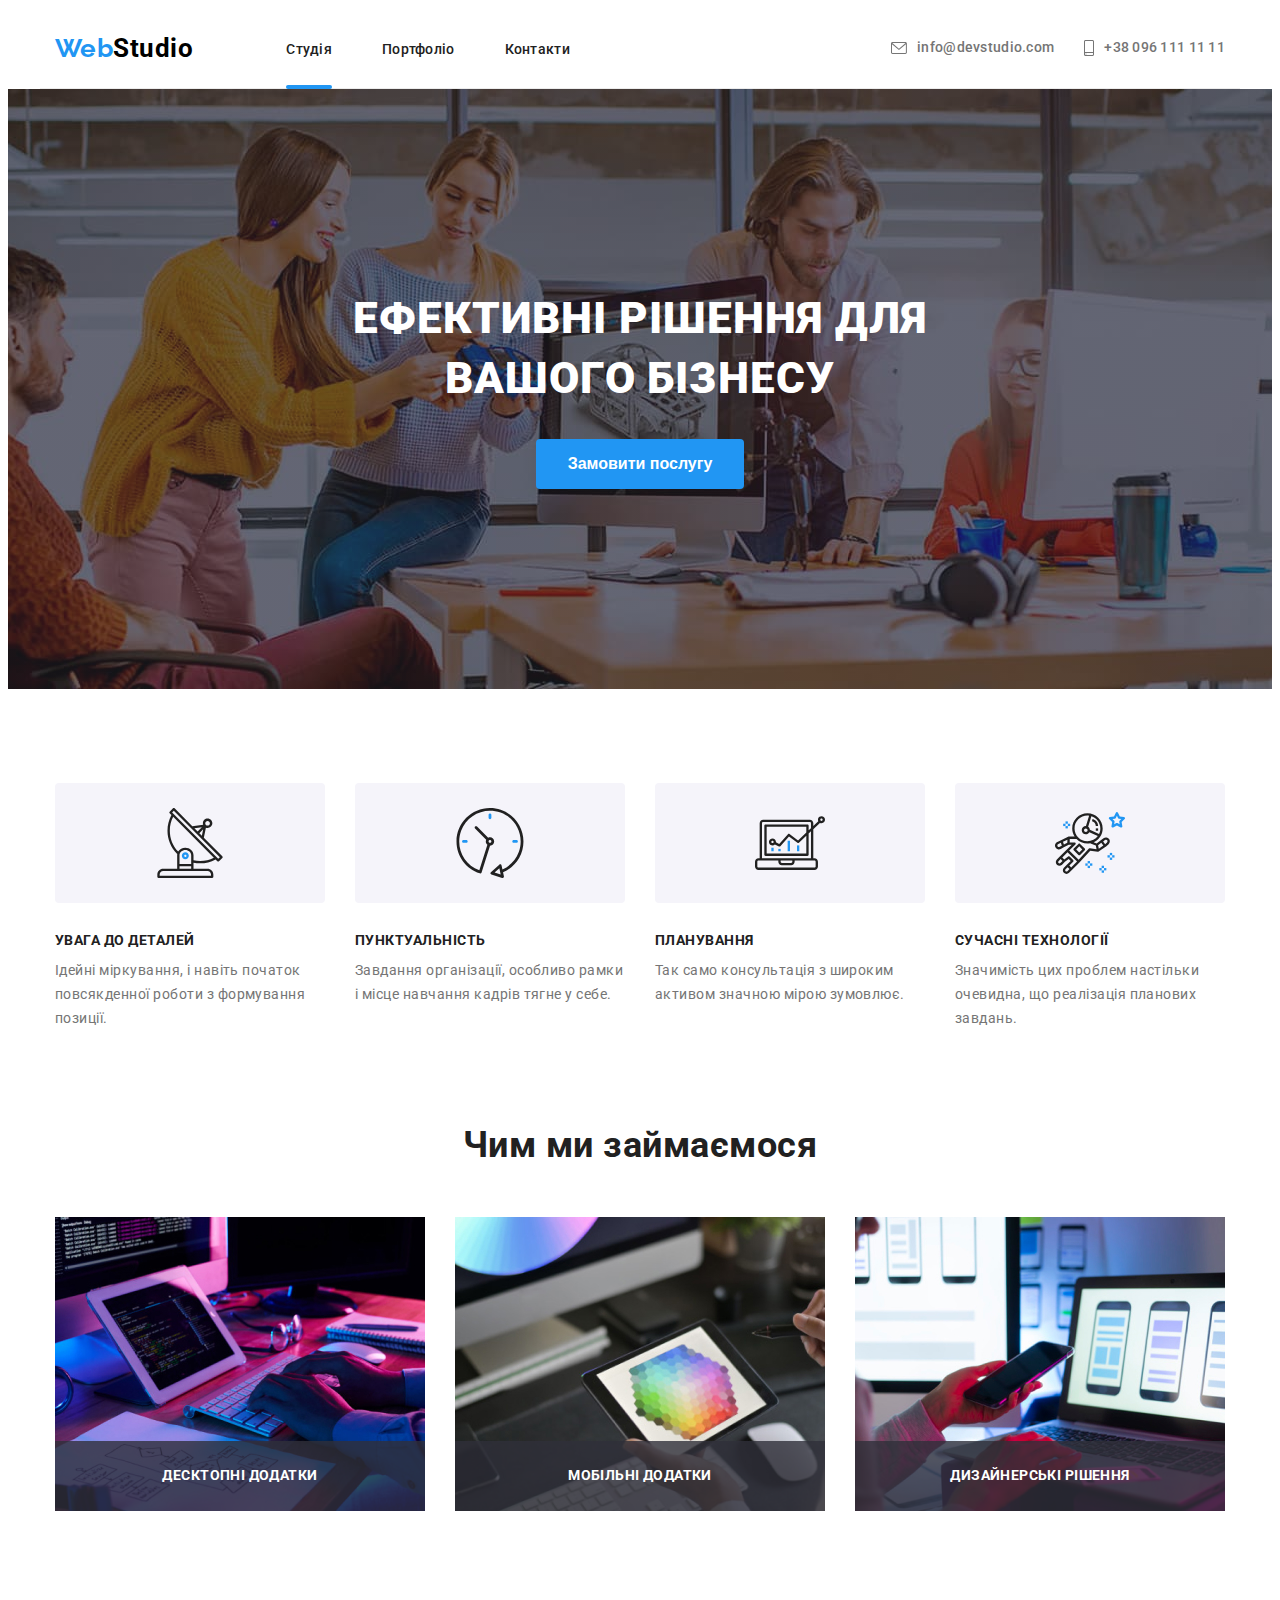
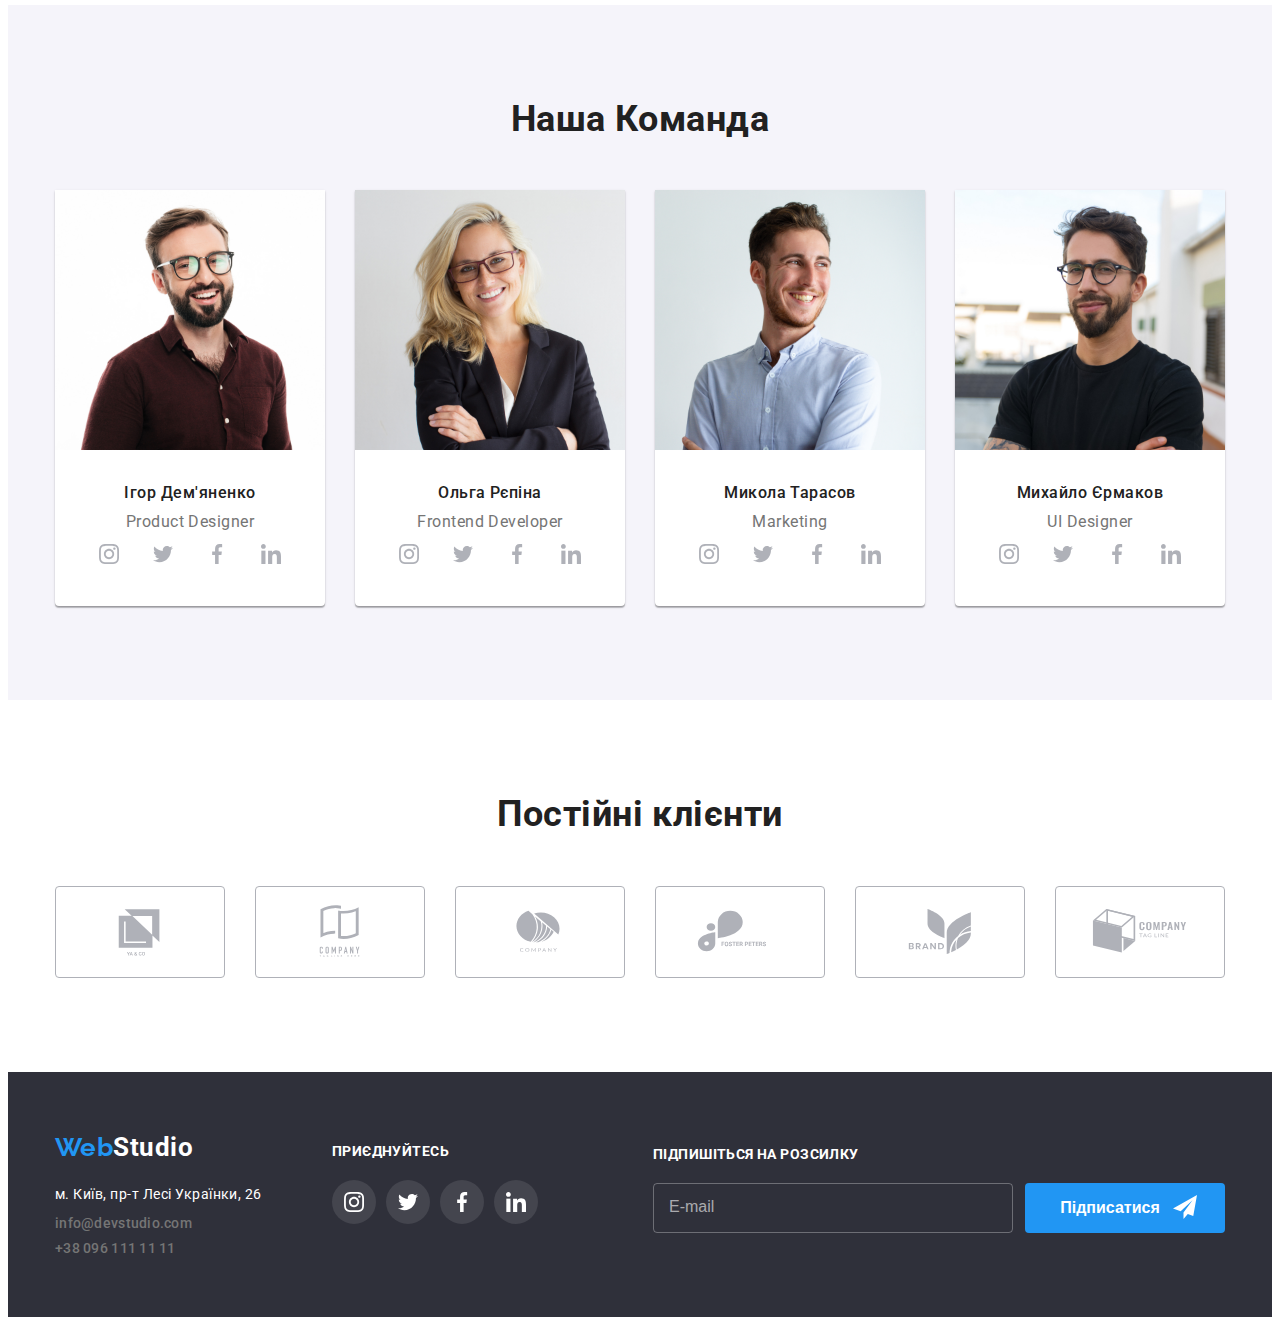
==== index.html @ 9c392ed6 "first commit" ====
<!DOCTYPE html>
<html lang="uk">
  <head>
    <meta charset="UTF-8" />
    <meta http-equiv="X-UA-Compatible" content="IE=edge" />
    <meta name="viewport" content="width=device-width, initial-scale=1.0" />
    <link rel="preconnect" href="https://fonts.googleapis.com" />
    <link
      href="https://fonts.googleapis.com/css2?family=Raleway:wght@700&family=Roboto:wght@400;500;700;900&display=swap"
      rel="stylesheet"
    />
    <link rel="stylesheet" href="./styles/styles.css" />
    <title>WebStudio</title>
  </head>
  <body>
    <!--header block-->
    <header class="header">
      <div class="container">
        <nav class="nav-main">
          <a href="./index.html" class="logo"
            ><span class="first-text-logo">Web</span>Studio</a
          >
          <ul class="nav-list">
            <li>
              <a class="header-link current" href="./index.html">Студія</a>
            </li>
            <li>
              <a class="header-link" href="./portfolio.html">Портфоліо</a>
            </li>
            <li>
              <a class="header-link" href="./contacts.html">Контакти</a>
            </li>
          </ul>
        </nav>

        <ul class="nav-address">
          <li>
            <address class="address-link">
              <svg class="icon-header" width="16" height="12">
                <use href="./images/icons.svg#icon-mail"></use>
              </svg>
              <a href="mailto:info@devstudio.com"></a>
              info@devstudio.com
            </address>
          </li>
          <li>
            <address class="address-link">
              <svg class="icon-header" width="10" height="16">
                <use href="./images/icons.svg#icon-phone"></use>
              </svg>
              <a href="tel:+380961111111"></a>
              +38 096 111 11 11
            </address>
          </li>
        </ul>
      </div>
    </header>

    <!--main block-->
    <main>
      <!--hero block-->
      <section class="hero-section">
        <div class="container hero-container">
          <h1 class="hero-title">Ефективні рішення для вашого бізнесу</h1>
          <button class="button" type="button" data-modal-open>
            Замовити послугу
          </button>
        </div>
      </section>

      <!--description-->
      <section class="description-section">
        <div class="container">
          <h2 class="visually-hidden">Переваги</h2>
          <ul class="description-list">
            <li class="description-item">
              <div class="icons-box">
                <svg width="70" height="70">
                  <use href="./images/icons.svg#icon-antenna"></use>
                </svg>
              </div>
              <h3 class="description-title">УВАГА ДО ДЕТАЛЕЙ</h3>
              <p class="description-subtitle">
                Ідейні міркування, і навіть початок повсякденної роботи з
                формування позиції.
              </p>
            </li>

            <li class="description-item icon-punctual">
              <div class="icons-box">
                <svg width="70" height="70">
                  <use href="./images/icons.svg#icon-clock"></use>
                </svg>
              </div>
              <h3 class="description-title">ПУНКТУАЛЬНІСТЬ</h3>
              <p class="description-subtitle">
                Завдання організації, особливо рамки і місце навчання кадрів
                тягне у себе.
              </p>
            </li>

            <li class="description-item icon-plan">
              <div class="icons-box">
                <svg width="70" height="70">
                  <use href="./images/icons.svg#icon-diagram"></use>
                </svg>
              </div>
              <h3 class="description-title">ПЛАНУВАННЯ</h3>
              <p class="description-subtitle">
                Так само консультація з широким активом значною мірою зумовлює.
              </p>
            </li>

            <li class="description-item icon-tech">
              <div class="icons-box">
                <svg width="70" height="70">
                  <use href="./images/icons.svg#icon-astronaut"></use>
                </svg>
              </div>
              <h3 class="description-title">СУЧАСНІ ТЕХНОЛОГІЇ</h3>
              <p class="description-subtitle">
                Значимість цих проблем настільки очевидна, що реалізація
                планових завдань.
              </p>
            </li>
          </ul>
        </div>
      </section>

      <!--doing-->
      <section class="doing-section">
        <div class="container">
          <h2 class="section-title">Чим ми займаємося</h2>
          <ul class="doing-list">
            <li class="doing-item">
              <img class="doing-img" src="./images/img1.jpg" alt="Пишуть код" />
              <p class="doing-subtitle">Десктопні додатки</p>
            </li>
            <li class="doing-item">
              <img
                class="doing-img"
                src="./images/img2.jpg"
                alt="Корекція коліру"
              />
              <p class="doing-subtitle">Мобільні додатки</p>
            </li>
            <li class="doing-item">
              <img
                class="doing-img"
                src="./images/img3.jpg"
                alt="Мобільні додатки"
              />
              <p class="doing-subtitle">Дизайнерські рішення</p>
            </li>
          </ul>
        </div>
      </section>

      <!--command-->
      <section class="command-section">
        <div class="container command-container">
          <h2 class="section-title">Наша Команда</h2>
          <ul class="command-list">
            <li class="command-card">
              <img
                class="command-img"
                src="./images/igor.jpg"
                alt="Чоловік"
                width="270"
              />
              <h3 class="command-title">Ігор Дем'яненко</h3>
              <p class="command-subtitle">Product Designer</p>
              <ul class="command-icons-list">
                <li>
                  <a class="command-icon" href="https://www.instagram.com/">
                    <svg width="20" height="20">
                      <use href="./images/icons.svg#icon-instagram"></use>
                    </svg>
                  </a>
                </li>
                <li>
                  <a class="command-icon" href="https://www.twitter.com/">
                    <svg width="20" height="20">
                      <use href="./images/icons.svg#icon-twitter"></use>
                    </svg>
                  </a>
                </li>
                <li>
                  <a class="command-icon" href="https://www.facebook.com/">
                    <svg width="20" height="20">
                      <use href="./images/icons.svg#icon-facebook"></use>
                    </svg>
                  </a>
                </li>
                <li>
                  <a class="command-icon" href="https://www.linkedin.com/">
                    <svg width="20" height="20">
                      <use href="./images/icons.svg#icon-linkedin"></use>
                    </svg>
                  </a>
                </li>
              </ul>
            </li>
            <li class="command-card">
              <img
                class="command-img"
                src="./images/olha.jpg"
                alt="Жінка"
                width="270"
              />
              <h3 class="command-title">Ольга Рєпіна</h3>
              <p class="command-subtitle">Frontend Developer</p>
              <ul class="command-icons-list">
                <li>
                  <a class="command-icon" href="https://www.instagram.com/">
                    <svg width="20" height="20">
                      <use href="./images/icons.svg#icon-instagram"></use>
                    </svg>
                  </a>
                </li>
                <li>
                  <a class="command-icon" href="https://www.twitter.com/">
                    <svg width="20" height="20">
                      <use href="./images/icons.svg#icon-twitter"></use>
                    </svg>
                  </a>
                </li>
                <li>
                  <a class="command-icon" href="https://www.facebook.com/">
                    <svg width="20" height="20">
                      <use href="./images/icons.svg#icon-facebook"></use>
                    </svg>
                  </a>
                </li>
                <li>
                  <a class="command-icon" href="https://www.linkedin.com/">
                    <svg width="20" height="20">
                      <use href="./images/icons.svg#icon-linkedin"></use>
                    </svg>
                  </a>
                </li>
              </ul>
            </li>
            <li class="command-card">
              <img
                class="command-img"
                src="./images/mikola.jpg"
                alt="Чоловік"
                width="270"
              />
              <h3 class="command-title">Микола Тарасов</h3>
              <p class="command-subtitle">Marketing</p>
              <ul class="command-icons-list">
                <li>
                  <a class="command-icon" href="https://www.instagram.com/">
                    <svg width="20" height="20">
                      <use href="./images/icons.svg#icon-instagram"></use>
                    </svg>
                  </a>
                </li>
                <li>
                  <a class="command-icon" href="https://www.twitter.com/">
                    <svg width="20" height="20">
                      <use href="./images/icons.svg#icon-twitter"></use>
                    </svg>
                  </a>
                </li>
                <li>
                  <a class="command-icon" href="https://www.facebook.com/">
                    <svg width="20" height="20">
                      <use href="./images/icons.svg#icon-facebook"></use>
                    </svg>
                  </a>
                </li>
                <li>
                  <a class="command-icon" href="https://www.linkedin.com/">
                    <svg width="20" height="20">
                      <use href="./images/icons.svg#icon-linkedin"></use>
                    </svg>
                  </a>
                </li>
              </ul>
            </li>
            <li class="command-card">
              <img
                class="command-img"
                src="./images/mihailo.jpg"
                alt="Чоловік"
                width="270"
              />
              <h3 class="command-title">Михайло Єрмаков</h3>
              <p class="command-subtitle">UI Designer</p>
              <ul class="command-icons-list">
                <li>
                  <a class="command-icon" href="https://www.instagram.com/">
                    <svg width="20" height="20">
                      <use href="./images/icons.svg#icon-instagram"></use>
                    </svg>
                  </a>
                </li>
                <li>
                  <a class="command-icon" href="https://www.twitter.com/">
                    <svg width="20" height="20">
                      <use href="./images/icons.svg#icon-twitter"></use>
                    </svg>
                  </a>
                </li>
                <li>
                  <a class="command-icon" href="https://www.facebook.com/">
                    <svg width="20" height="20">
                      <use href="./images/icons.svg#icon-facebook"></use>
                    </svg>
                  </a>
                </li>
                <li>
                  <a class="command-icon" href="https://www.linkedin.com/">
                    <svg width="20" height="20">
                      <use href="./images/icons.svg#icon-linkedin"></use>
                    </svg>
                  </a>
                </li>
              </ul>
            </li>
          </ul>
        </div>
      </section>

      <!-- clients -->
      <section class="clients-section">
        <div class="container">
          <h2 class="section-title">Постійні клієнти</h2>
          <ul class="clients-icons-list">
            <li>
              <a class="clients-icon" href="#">
                <svg width="106" height="60">
                  <use href="./images/icons.svg#icon-client-1"></use>
                </svg>
              </a>
            </li>
            <li>
              <a class="clients-icon" href="#">
                <svg width="106" height="60">
                  <use href="./images/icons.svg#icon-client-2"></use>
                </svg>
              </a>
            </li>
            <li>
              <a class="clients-icon" href="#">
                <svg width="106" height="60">
                  <use href="./images/icons.svg#icon-client-3"></use>
                </svg>
              </a>
            </li>
            <li>
              <a class="clients-icon" href="#">
                <svg width="106" height="60">
                  <use href="./images/icons.svg#icon-client-4"></use>
                </svg>
              </a>
            </li>
            <li>
              <a class="clients-icon" href="#">
                <svg width="106" height="60">
                  <use href="./images/icons.svg#icon-client-5"></use>
                </svg>
              </a>
            </li>
            <li>
              <a class="clients-icon" href="#">
                <svg width="106" height="60">
                  <use href="./images/icons.svg#icon-client-6"></use>
                </svg>
              </a>
            </li>
          </ul>
        </div>
      </section>
    </main>

    <!--footer block-->
    <footer class="footer">
      <div class="container footer-container">
        <div class="footer-content">
          <a href="./index.html" class="logo footer-logo"
            ><span class="first-text-logo">Web</span>Studio</a
          >
          <ul class="footer-list">
            <li class="footer-item">
              <address class="address-street">
                м. Київ, пр-т Лесі Українки, 26
              </address>
            </li>
            <li class="footer-item">
              <address class="footer-address">
                <a href="mailto:info@devstudio.com"></a>info@devstudio.com
              </address>
            </li>
            <li class="footer-item">
              <address class="footer-address">
                <a href="tel:+380961111111"></a>+38 096 111 11 11
              </address>
            </li>
          </ul>
        </div>
        <div class="footer-social">
          <h2 class="footer-title">приєднуйтесь</h2>
          <ul class="footer-icons-list">
            <li>
              <a class="footer-icon" href="https://www.instagram.com/">
                <svg width="20" height="20">
                  <use href="./images/icons.svg#icon-instagram"></use>
                </svg>
              </a>
            </li>
            <li>
              <a class="footer-icon" href="https://www.twitter.com/">
                <svg width="20" height="20">
                  <use href="./images/icons.svg#icon-twitter"></use>
                </svg>
              </a>
            </li>
            <li>
              <a class="footer-icon" href="https://www.facebook.com/">
                <svg width="20" height="20">
                  <use href="./images/icons.svg#icon-facebook"></use>
                </svg>
              </a>
            </li>
            <li>
              <a class="footer-icon" href="https://www.linkedin.com/">
                <svg width="20" height="20">
                  <use href="./images/icons.svg#icon-linkedin"></use>
                </svg>
              </a>
            </li>
          </ul>
        </div>
        <div class="footer-form-box">
          <form class="footer-form">
            <div class="footer-form-input-box">
              <h2 class="footer-title">Підпишіться на розсилку</h2>
              <input
                class="footer-form-input"
                type="email"
                placeholder="E-mail"
                name="footre-email"
                pattern="^([a-zA-Z0-9_\.-]+)@([\da-z\.-]+)\.([a-z\.]{2,6})$"
                required
              />
            </div>
            <div class="footer-form-button-box">
              <button class="button footer-form-button" type="submit">
                Підписатися
              </button>
              <svg class="footer-form-icon" width="24" height="24">
                <use href="./images/icons.svg#icon-footer-form-send"></use>
              </svg>
            </div>
          </form>
        </div>
      </div>
    </footer>

    <div class="backdrop is-hidden" data-modal>
      <div class="modal">
        <button class="modal-button" type="button" data-modal-close>
          <svg width="11" height="11">
            <use href="./images/icons.svg#icon-close-modal"></use>
          </svg>
        </button>
        <h2 class="modal-title">Залиште свої дані, ми вам передзвонимо</h2>
        <form class="modal-form" name="contact-form" autocomplete="on">
          <label class="form-item">
            <span class="form-lable">Ім'я</span>
            <input
              type="text"
              class="form-input"
              name="user-name"
              pattern="^[Є-Я-а-ї]+"
              title="Введіть ім'я у форматі 'Олег'"
              required
            />
            <svg class="form-icon" width="18" height="18">
              <use href="./images/icons.svg#icon-person-form"></use>
            </svg>
          </label>

          <label class="form-item">
            <span class="form-lable">Телефон</span>
            <input
              type="tel"
              class="form-input"
              name="tel"
              minlength="9"
              maxlength="13"
              pattern="^[+?0-9]+"
              title="Введіть номер телефона у форматі '0XXXXXXXXX', 380XXXXXXXXX або +380XXXXXXXXX "
              required
            />
            <svg class="form-icon" width="18" height="18">
              <use href="./images/icons.svg#icon-phone-form"></use>
            </svg>
          </label>

          <label class="form-item">
            <span class="form-lable">Пошта</span>
            <input
              type="email"
              class="form-input"
              name="email"
              pattern="^([a-zA-Z0-9_\.-]+)@([\da-z\.-]+)\.([a-z\.]{2,6})$"
              required
            />
            <svg class="form-icon" width="18" height="18">
              <use href="./images/icons.svg#icon-email-form"></use>
            </svg>
          </label>

          <label class="form-item textarea">
            <span class="form-lable">Коментар</span>
            <textarea
              class="form-textarea"
              name="feedback"
              placeholder="Введіть текст"
            ></textarea>
          </label>

          <label class="form-items-checkbox">
            <span class="form-checkbox-box">
              <input
                type="checkbox"
                class="form-checkbox"
                name="terms-checkbox"
                required
              />
              <svg class="form-check-icon" width="15" height="15">
                <use href="./images/icons.svg#icon-check-form"></use>
              </svg>
            </span>
            <span class="check-text"
              >Погоджуюся з розсилкою та приймаю
              <a class="check-link" href="#">Умови договору</a></span
            >
          </label>

          <div class="form-button-box">
            <button class="button form-button" type="submit">Відправити</button>
          </div>
        </form>
      </div>
    </div>

    <script src="./js/modal.js"></script>
  </body>
</html>
---- styles/styles.css ----
:root {
    --primary-color-text: #212121;
    --secondary-color-text: #757575;
    --brand-color: #2196F3;

    --hero-footer-background-color: #2F303A;
    --primary-background-color: #FFFFFF;
    --command-button-background-color: #F5F4FA;

    --border-color: #ECECEC;
    --border-color-cards: #EEEEEE;

    --color-icon: #AFB1B8;
    --reverse-color-icons: #FFFFFF;
}



body {
    display: block;
    max-width: 100%;
    height: auto;
    background-color: var(--primary-background-color);
    color: var(--primary-color-text);
    font-family: Roboto, sans-serif;
    letter-spacing: 0.03em;
}

.section-title {
    margin-bottom: 50px;
    font-size: 36px;
    line-height: 1.16;
}

.visually-hidden {
    position: absolute;
    white-space: nowrap;
    width: 1px;
    height: 1px;
    overflow: hidden;
    border: 0;
    padding: 0;
    margin: -1px;
    clip: rect(0 0 0 0);
    clip-path: inset(50%);
}

ul {
    margin: 0;
    padding: 0;
    list-style-type: none;
}

h1,
h2,
h3,
h4,
h5,
h6,
p {
    margin: 0;
}

.link {
    text-decoration: none;
}

.container {
    margin: 0 auto;
    padding: 0 15px;
    box-sizing: border-box;
    width: 1200px;
}


/* index.html */

/* Header */
.header .container {
    display: flex;
    border-bottom: 1px solid var(--border-color);
}

.nav-main {
    display: flex;
    align-items: center;
    flex-grow: 1;
}

.logo {
    margin-right: 93px;
    color: #000000;
    text-decoration: none;
    font-weight: 700;
    font-size: 26px;
    line-height: 1.19;
}

.first-text-logo{
    color: var(--brand-color);
    font-family: Raleway, sans-serif;
}

.nav-list {
    display: flex;
    gap: 50px;
}

.header-link {
    color: var(--primary-color-text);
    font-weight: 500;
    font-size: 14px;
    line-height: 1.14;
    letter-spacing: 0.02em;
    text-decoration: none;
    padding: 32px 0;
    position: relative;
    transition: color 250ms cubic-bezier(0.4, 0, 0.2, 1);
}

.header-link.current::after {
    content: '';
    position: absolute;
    bottom: 0;
    left: 0;
    width: 100%;
    height: 4px;
    background-color: var(--brand-color);
    border-radius: 2px;
}

.nav-address {
    display: flex;
    align-items: center;
    gap: 30px;
}

.address-link {
    display: flex;
    padding: 32px 0;
    color: var(--secondary-color-text);
    font-style: normal;
    font-weight: 500;
    font-size: 14px;
    line-height: 1.14;
    letter-spacing: 0.02em;
    align-items: center;
    justify-content: center;    
    fill: currentColor;
    cursor: pointer;
    transition: color 250ms cubic-bezier(0.4, 0, 0.2, 1);
}

.icon-header {
    margin-right: 10px;
}

.header-link:hover,
.header-link:focus,
.address-link:hover,
.address-link:focus {
    color: var(--brand-color);
}


/* Main block */

/* Hero */
.hero-section {
    display: block;
    background-color: var(--hero-footer-background-color);
    letter-spacing: 0.06em;
    text-align: center;
    max-width: 1600px;
    min-width: 1200px;
    height: 600px;
    margin: 0 auto;
    background-image: 
        linear-gradient(
            rgba(47, 48, 58, 0.4),
            rgba(47, 48, 58, 0.4)
            ), 
        url('../images/background-hero.jpg');
    background-repeat: no-repeat;
    background-position: center center;
    background-size: cover;
}

.hero-container {
    padding: 200px 280px;

}

.hero-title{
    color: var(--primary-background-color);
    font-weight: 900;
    font-size: 44px;
    line-height: 1.36;
    text-transform: uppercase;
    margin-bottom: 30px;
}

.button{
    padding: 10px 32px;
    background-color: var(--brand-color);
    color: var(--primary-background-color);
    text-decoration: none;
    font-weight: 700;
    font-size: 16px;
    line-height: 1.88;
    border-radius: 4px;
    border: none;
    cursor: pointer;
}

/* Description */
.description-section {
    padding: 94px 0 0;
}

.description-list {
    display: flex;
    gap: 30px;
}

.description-item {
    flex-basis: 270px;
}

.description-title {
    margin-bottom: 10px;
    font-size: 14px;
    line-height: 1.14;
}

.description-subtitle {
    color: var(--secondary-color-text);
    font-size: 14px;
    line-height: 1.71;
}

.icons-box {
    display: flex;
    align-items: center;
    justify-content: center;
    height: 120px;
    width: 100%;
    background-color: #F5F4FA;
    margin-bottom: 30px;
    border-radius: 4px;

}

/* Doing */
.doing-section {
    padding: 94px 0;
    text-align: center;
}

.doing-list {
    display: flex;
    justify-content: space-between;
}

.doing-item {
    position: relative;
    height: 294px
}

.doing-subtitle {
    position: absolute;
    display: flex;
    align-items: center;
    justify-content: center;
    bottom: 0px;
    left: 0;
    width: 100%;
    height: 70px;
    font-weight: 700;
    font-size: 14px;
    line-height: 1.14;
    letter-spacing: 0.03em;
    text-transform: uppercase;
    color: var(--reverse-color-icons);
    background-color: rgba(47, 48, 58, 0.8);
}


/* Command */
.command-section {
    padding: 94px 0;
    min-width: 1200px;
    background-color: var(--command-button-background-color);
    text-align: center;
}

.command-list {
    display: flex;
    justify-content: space-between;
}

.command-card {
    background-color: var(--primary-background-color);
    box-shadow: 0px 1px 3px rgba(0, 0, 0, 0.12), 0px 1px 1px rgba(0, 0, 0, 0.14), 0px 2px 1px rgba(0, 0, 0, 0.2);
    border-radius: 0px 0px 4px 4px;
}

.command-img {
    margin-bottom: 30px;
}

.command-title {
    margin-bottom: 10px;
    font-weight: 500;
    font-size: 16px;
    line-height: 1.18;
    text-align: center;
}

.command-subtitle {
    color: var(--secondary-color-text);
    font-weight: 400;
    font-size: 16px;
    line-height: 1.18;
    text-align: center;
}

.command-icons-list {
    display: flex;
    gap: 10px;
    align-items: center;
    justify-content: center;
    margin-bottom: 30px;
}

.command-icon {
    display: flex;
    align-items: center;
    justify-content: center;
    width: 44px;
    height: 44px;
    border-radius: 50px;
    fill: var(--color-icon);
    transition: background-color 250ms cubic-bezier(0.4, 0, 0.2, 1), fill 250ms cubic-bezier(0.4, 0, 0.2, 1);
}

.command-icon:hover,
.command-icon:focus {
    background-color: var(--brand-color);
    fill: var(--reverse-color-icons);
}

/* Clients */
.clients-section {
    padding: 94px 0;
    text-align: center;
}

.clients-title {
    margin-bottom: 50px;
}

.clients-icons-list {
    display: flex;
    gap: 30px;
    align-items: center;
    justify-content: center;
    
}

.clients-icon {
    display: flex;
    width: 170px;
    height: 92px;
    box-sizing: border-box;
    align-items: center;
    justify-content: center;
    border: 1px solid var(--color-icon);  
    border-radius: 4px;
    fill: var(--color-icon);
    transition: border-color 250ms cubic-bezier(0.4, 0, 0.2, 1), fill 250ms cubic-bezier(0.4, 0, 0.2, 1);
}

.clients-icon:hover,
.clients-icon:focus {
    border-color: var(--brand-color);
    fill: var(--brand-color);
}


/* Footer */
.footer {
    padding: 60px 0;
    min-width: 1200px;  
    background-color: var(--hero-footer-background-color);
}

.footer-container {
    display: flex;

}

.footer-content {
    margin-right: 70px;
}

.footer-logo {
    display: block;
    color: var(--primary-background-color);
    margin: 0 0 20px;
}

.address-street {
    color: var(--primary-background-color);
    font-style: normal;
    font-weight: 400;
    font-size: 14px;
    line-height: 1.71;
}

.footer-address {
    color: var(--secondary-color-text);
    font-style: normal;
    font-weight: 500;
    font-size: 14px;
    line-height: 1.14;
    letter-spacing: 0.02em;
}

.footer-item:not(:last-child) {
    padding-bottom: 9px;
}

.footer-title {
    margin-bottom: 20px;
    color: var(--primary-background-color);
    font-weight: 700;
    font-size: 14px;
    line-height: 1.14;  
    letter-spacing: 0.03em;
    text-transform: uppercase;
}

.footer-icons-list {
    display: flex;
    gap: 10px;
    align-items: center;
    margin-bottom: 30px;
}

.footer-social {
    padding-top: 12px;
    margin-right: auto;
}

.footer-icon {
    display: flex;
    align-items: center;
    justify-content: center;
    width: 44px;
    height: 44px;
    background-color: rgba(255, 255, 255, 0.1);
    border-radius: 50px;
    fill: var(--reverse-color-icons);
    transition: background-color 250ms cubic-bezier(0.4, 0, 0.2, 1);
}

.footer-icon:hover,
.footer-icon:focus {
    background-color: var(--brand-color);
}

/* footer form */
.footer-form-box {
    padding-top: 12px;
}

.footer-form {
    display: inline-flex;
    align-items: flex-end;
}

.footer-form-label {
    display: block;
}

.footer-form-input {
    width: 360px;
    height: 50px;
    border: 1px solid rgba(255, 255, 255, 0.3);
    border-radius: 4px;
    background-color: transparent;
    box-sizing: border-box;
    margin-right: 12px;
    padding: 15px;
    color: rgba(255, 255, 255, 0.6);
}

.footer-form-input::placeholder {
    font-weight: 400;
    font-size: 16px;
    line-height: 1.25;
    color: rgba(255, 255, 255, 0.6);
}

.footer-form-input:focus {
    outline: none;
    border-color: var(--brand-color);
}

.footer-form-button {
    width: 100%;
    height: 100%;
    padding-right: 62px;
}

.footer-form-button-box {
    width: 200px;
    height: 50px;
    position: relative;
}

.footer-form-icon {
    position: absolute;
    top: 25%;
    right: 0;
    margin-right: 28px;
    fill: var(--reverse-color-icons);
}

/* modal */

.backdrop {
    position: fixed;
    display: flex;
    align-items: center;
    justify-content: center;
    top: 0;
    left: 0;
    width: 100%;
    height: 100%;
    background-color: rgba(0, 0, 0, 0.2);
}

.modal {
    position: relative;
    overflow: auto;
    transform: translateY(0);
    padding: 40px;
    width: 100%;
    max-width: 528px;
    background-color: var(--primary-background-color);
    box-shadow: 0px 1px 3px rgba(0, 0, 0, 0.12), 0px 1px 1px rgba(0, 0, 0, 0.14), 0px 2px 1px rgba(0, 0, 0, 0.2);
    border-radius: 4px;
    transition: transform 250ms cubic-bezier(0.4, 0, 0.2, 1),
                opacity 250ms cubic-bezier(0.4, 0, 0.2, 1);
}

.modal-button {
    position: absolute;
    top: 0;
    right: 0;
    width: 30px;
    height: 30px;
    margin: 8px 8px 0 0;
    border: 1px solid rgba(0, 0, 0, 0.1);
    border-radius: 50px;
    background-color: inherit;
    cursor: pointer;
    fill: #000000;
    transition: fill 250ms cubic-bezier(0.4, 0, 0.2, 1);

}

.modal-button:hover,
.modal-button:focus {
    fill: var(--brand-color);
}

.modal-title{
    margin-bottom: 30px;
    text-align: center;
}

.is-hidden {
    opacity: 0;
    visibility: hidden;
    pointer-events: none;
    transition: opacity 250ms cubic-bezier(0.4, 0, 0.2, 1),
        visibility 250ms cubic-bezier(0.4, 0, 0.2, 1);
}

.is-hidden>.modal {
    opacity: 0;
    transform: translateY(-10%);
}

/* Form */
.form-item {
    display: block;
    position: relative;
    margin-bottom: 30px;
}


.form-input {
    width: 100%;
    height: 40px;
    box-sizing: border-box;
    border: 1px solid rgba(33, 33, 33, 0.2);
    border-radius: 4px;
    outline: none;
    padding: 0 12px 0 40px;
    transition: border-color 250ms cubic-bezier(0.4, 0, 0.2, 1);
}

.form-icon {
    position: absolute;
    top: 50%;
    left: 0;
    transform: translateY(-50%);
    margin-left: 15px;
    fill: var(--primary-color-text);
    transition: fill 250ms cubic-bezier(0.4, 0, 0.2, 1);

}

.form-lable {
    position: absolute;
    top: 0;
    left: 0;
    transform: translateY(-18px);
    margin-bottom: 4px;
    font-weight: 400;
    font-size: 12px;
    line-height: 1.16;
    letter-spacing: 0.01em;
    color: var(--secondary-color-text);
}


.form-textarea {
    width: 100%;
    height: 120px;
    padding: 12px 16px;
    box-sizing: border-box;
    border: 1px solid rgba(33, 33, 33, 0.2);
    border-radius: 4px;
    outline: none;
    resize: none;
    transition: border-color 250ms cubic-bezier(0.4, 0, 0.2, 1);
}

.form-textarea::placeholder {
    font-weight: 400;
    font-size: 12px;
    line-height: 1.16;
    letter-spacing: 0.01em;
    color: rgba(117, 117, 117, 0.5);
}

.textarea {
    margin-bottom: 20px;
}

.form-input:focus,
.form-textarea:focus {
    border-color: var(--brand-color);
}

.form-input:focus + .form-icon {
    fill: var(--brand-color);
}

.form-items-checkbox {
    display: flex;
    justify-content: center;
    align-items: center;
    margin-bottom: 30px;
}

.form-checkbox-box {
    position: relative;
    margin: 0 7px 0 0;
    padding: 0;
    height: 15px;
}

.form-checkbox {
    width: 15px;
    height: 15px; 
    margin: 0;
    appearance: none;
    border: 1px solid var(--primary-color-text);
    border-radius: 1px;
    overflow: hidden;
    }

.form-check-icon {
    position: absolute;
    top: 0;
    left: 0;
    transform: translate(-50% -50%);
    border-radius: 1px;
    fill: transparent;
    transition: fill 250ms cubic-bezier(0.4, 0, 0.2, 1),
                background-color 250ms cubic-bezier(0.4, 0, 0.2, 1);
}

.form-checkbox:checked + .form-check-icon {
    fill: var(--reverse-color-icons);
    background-color: var(--brand-color);
}

.check-text {
    font-weight: 400;
    font-size: 14px;
    line-height: 1.71;
    letter-spacing: 0.03em;
    text-align: center;
    color: var(--secondary-color-text);
}

.check-link {
    color: var(--brand-color);
}

.form-button-box {
    display: flex;
    justify-content: center;
}

.form-button {
    padding: 10px 52px;
    background-color: var(--brand-color);
    color: var(--primary-background-color);
    text-decoration: none;
    font-weight: 700;
    font-size: 16px;
    line-height: 1.88;
    border-radius: 4px;
    border: none;
    cursor: pointer;
}

/* PORTFOLIO */

/* portfilio */
.portfolio-section {
    padding: 94px 0;
}
.portfolio-section .container:first-child {
    margin-bottom: 50px;    
}

.portfolio-buttons {
    display: flex;
    justify-content: center;
    gap: 8px;
}

.portfolio-button {
    padding: 6px 26px;
    color: var(--primary-color-text);
    background-color: var(--command-button-background-color);
    font-family: inherit;
    border-radius: 4px;
    font-weight: 500;
    font-size: 16px;
    line-height: 1.62;
    text-align: center;
    border: none;
    cursor: pointer;
    transition: background-color 250ms cubic-bezier(0.4, 0, 0.2, 1), 
                color 250ms cubic-bezier(0.4, 0, 0.2, 1), 
                box-shadow 250ms cubic-bezier(0.4, 0, 0.2, 1);
            }

.portfolio-button:hover,
.portfolio-button:focus {
    background-color: var(--brand-color);
    color: var(--primary-background-color);
    box-shadow: 0px 3px 1px rgba(0, 0, 0, 0.1), 0px 1px 2px rgba(0, 0, 0, 0.08), 0px 2px 2px rgba(0, 0, 0, 0.12);
}

.portfolio-cards {
    display: flex;
    flex-wrap: wrap;
}

.portfolio-card {
    width: calc((100% - (30px * 2)) / 3);
    transition: box-shadow 250ms cubic-bezier(0.4, 0, 0.2, 1);
}

.portfolio-card:hover,
.portfolio-card:focus {
    box-shadow: 0px 1px 1px rgba(0, 0, 0, 0.12), 0px 4px 4px rgba(0, 0, 0, 0.06), 1px 4px 6px rgba(0, 0, 0, 0.16);
}

.portfolio-card:not(:nth-child(3n)) {
    margin-right: 30px;
}

.portfolio-card:not(:nth-last-child(-n + 3)) {
    margin-bottom: 30px;
}

.card-link {
    text-decoration: none;
}

.portfolio-overlay {
    position: relative;
    overflow: hidden;
    height: 294px
}

.card-text {
    padding: 20px 24px;
    border: 1px solid var(--border-color-cards);
    border-top: none;
}

.card-title {
    margin-bottom: 4px;
    color: var(--primary-color-text);
    font-size: 18px;
    line-height: 2;
    letter-spacing: 0.06em;
}

.card-subtitle {
    color: var(--secondary-color-text);
    font-weight: 400;
    font-size: 16px;
    line-height: 1.88;
}

.card-overlay {
    position: absolute;
    top: 0;
    left: 0;
    transform: translateY(100%);
    padding: 63px 24px;
    font-weight: 400;
    font-size: 18px;
    line-height: 1.56;
    letter-spacing: 0.03em;
    color: var(--reverse-color-icons);
    background-color: rgba(33, 150, 243, 0.9);
    transition: transform 250ms cubic-bezier(0.4, 0, 0.2, 1);
}

.portfolio-card:hover .card-overlay,
.portfolio-card:focus .card-overlay{
    transform: translateY(0);
}
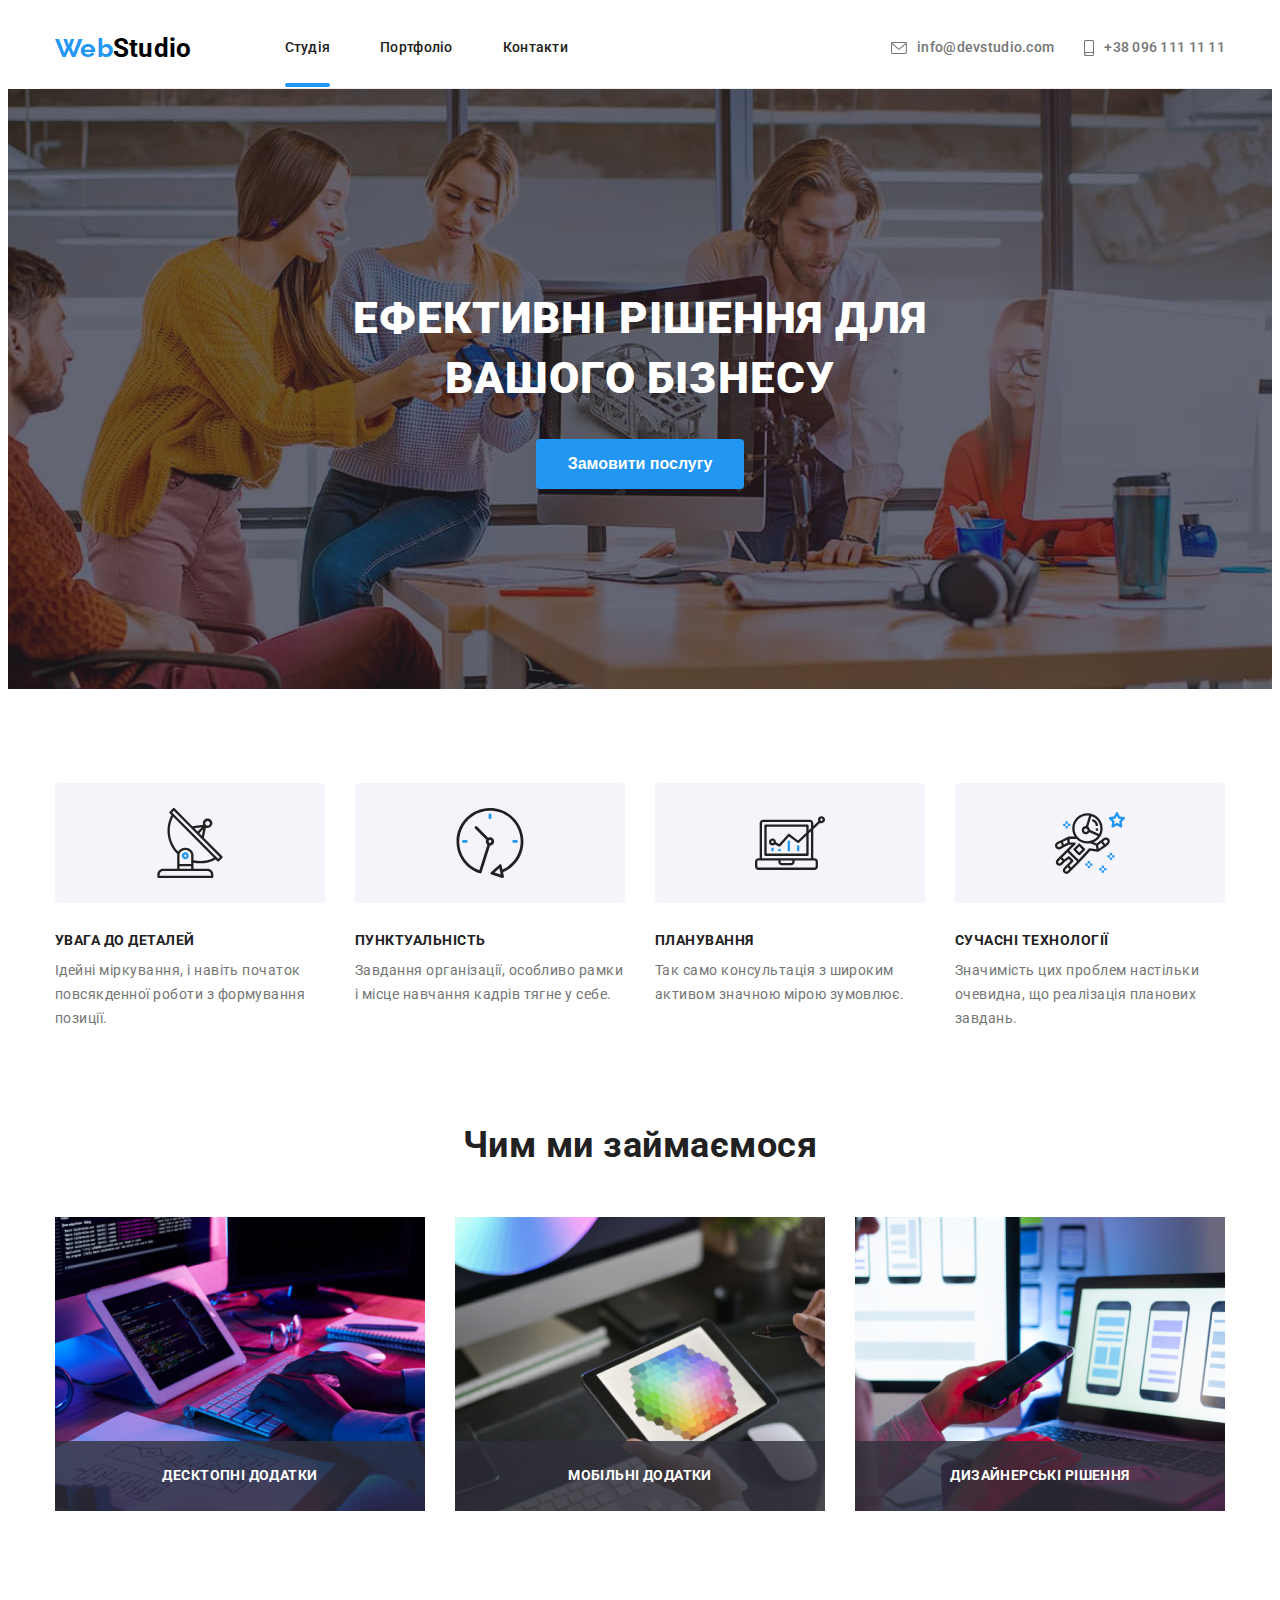
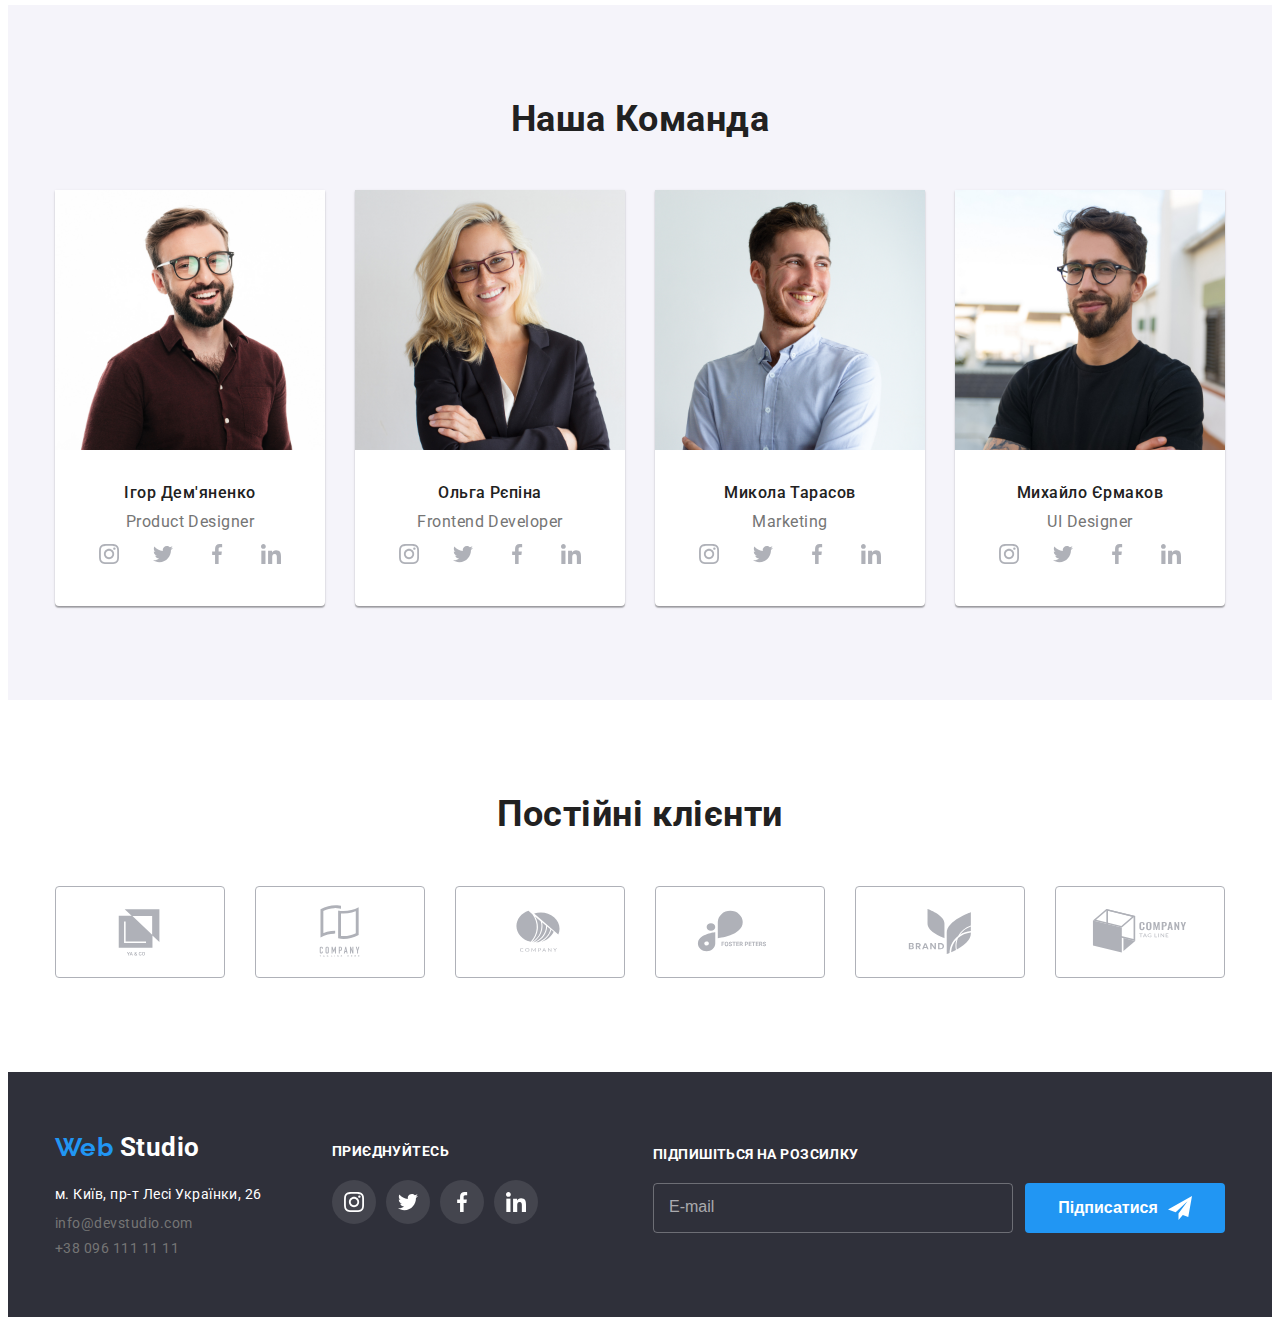
==== commit a0857a92: "Refactoring code in BEM" ====
--- a/index.html
+++ b/index.html
@@ -15,28 +15,28 @@
   <body>
     <!--header block-->
     <header class="header">
-      <div class="container">
-        <nav class="nav-main">
+      <div class="container header__container">
+        <nav class="nav">
           <a href="./index.html" class="logo"
-            ><span class="first-text-logo">Web</span>Studio</a
+            ><span class="logo__first-text">Web</span>Studio</a
           >
-          <ul class="nav-list">
-            <li>
-              <a class="header-link current" href="./index.html">Студія</a>
-            </li>
-            <li>
-              <a class="header-link" href="./portfolio.html">Портфоліо</a>
-            </li>
-            <li>
-              <a class="header-link" href="./contacts.html">Контакти</a>
+          <ul class="nav__list">
+            <li>
+              <a class="nav__link current" href="./index.html">Студія</a>
+            </li>
+            <li>
+              <a class="nav__link" href="./portfolio.html">Портфоліо</a>
+            </li>
+            <li>
+              <a class="nav__link" href="./contacts.html">Контакти</a>
             </li>
           </ul>
         </nav>
 
-        <ul class="nav-address">
+        <ul class="address nav__address">
           <li>
-            <address class="address-link">
-              <svg class="icon-header" width="16" height="12">
+            <address class="address__link nav__address-link">
+              <svg class="address__icon" width="16" height="12">
                 <use href="./images/icons.svg#icon-mail"></use>
               </svg>
               <a href="mailto:info@devstudio.com"></a>
@@ -44,8 +44,8 @@
             </address>
           </li>
           <li>
-            <address class="address-link">
-              <svg class="icon-header" width="10" height="16">
+            <address class="address__link nav__address-link">
+              <svg class="address__icon" width="10" height="16">
                 <use href="./images/icons.svg#icon-phone"></use>
               </svg>
               <a href="tel:+380961111111"></a>
@@ -60,8 +60,10 @@
     <main>
       <!--hero block-->
       <section class="hero-section">
-        <div class="container hero-container">
-          <h1 class="hero-title">Ефективні рішення для вашого бізнесу</h1>
+        <div class="container hero-section__container">
+          <h1 class="hero-section__title">
+            Ефективні рішення для вашого бізнесу
+          </h1>
           <button class="button" type="button" data-modal-open>
             Замовити послугу
           </button>
@@ -72,53 +74,53 @@
       <section class="description-section">
         <div class="container">
           <h2 class="visually-hidden">Переваги</h2>
-          <ul class="description-list">
-            <li class="description-item">
-              <div class="icons-box">
+          <ul class="description-section__list">
+            <li class="description-section__item">
+              <div class="description-section__icon">
                 <svg width="70" height="70">
                   <use href="./images/icons.svg#icon-antenna"></use>
                 </svg>
               </div>
-              <h3 class="description-title">УВАГА ДО ДЕТАЛЕЙ</h3>
-              <p class="description-subtitle">
+              <h3 class="description-section__title">УВАГА ДО ДЕТАЛЕЙ</h3>
+              <p class="description-section__subtitle">
                 Ідейні міркування, і навіть початок повсякденної роботи з
                 формування позиції.
               </p>
             </li>
 
-            <li class="description-item icon-punctual">
-              <div class="icons-box">
+            <li class="description-section__item">
+              <div class="description-section__icon">
                 <svg width="70" height="70">
                   <use href="./images/icons.svg#icon-clock"></use>
                 </svg>
               </div>
-              <h3 class="description-title">ПУНКТУАЛЬНІСТЬ</h3>
-              <p class="description-subtitle">
+              <h3 class="description-section__title">ПУНКТУАЛЬНІСТЬ</h3>
+              <p class="description-section__subtitle">
                 Завдання організації, особливо рамки і місце навчання кадрів
                 тягне у себе.
               </p>
             </li>
 
-            <li class="description-item icon-plan">
-              <div class="icons-box">
+            <li class="description-section__item">
+              <div class="description-section__icon">
                 <svg width="70" height="70">
                   <use href="./images/icons.svg#icon-diagram"></use>
                 </svg>
               </div>
-              <h3 class="description-title">ПЛАНУВАННЯ</h3>
-              <p class="description-subtitle">
+              <h3 class="description-section__title">ПЛАНУВАННЯ</h3>
+              <p class="description-section__subtitle">
                 Так само консультація з широким активом значною мірою зумовлює.
               </p>
             </li>
 
-            <li class="description-item icon-tech">
-              <div class="icons-box">
+            <li class="description-section__item">
+              <div class="description-section__icon">
                 <svg width="70" height="70">
                   <use href="./images/icons.svg#icon-astronaut"></use>
                 </svg>
               </div>
-              <h3 class="description-title">СУЧАСНІ ТЕХНОЛОГІЇ</h3>
-              <p class="description-subtitle">
+              <h3 class="description-section__title">СУЧАСНІ ТЕХНОЛОГІЇ</h3>
+              <p class="description-section__subtitle">
                 Значимість цих проблем настільки очевидна, що реалізація
                 планових завдань.
               </p>
@@ -131,26 +133,30 @@
       <section class="doing-section">
         <div class="container">
           <h2 class="section-title">Чим ми займаємося</h2>
-          <ul class="doing-list">
-            <li class="doing-item">
-              <img class="doing-img" src="./images/img1.jpg" alt="Пишуть код" />
-              <p class="doing-subtitle">Десктопні додатки</p>
-            </li>
-            <li class="doing-item">
+          <ul class="doing-section__list">
+            <li class="doing-section__item">
               <img
-                class="doing-img"
+                class="doing-section__img"
+                src="./images/img1.jpg"
+                alt="Пишуть код"
+              />
+              <p class="doing-section__subtitle">Десктопні додатки</p>
+            </li>
+            <li class="doing-section__item">
+              <img
+                class="doing-section__img"
                 src="./images/img2.jpg"
                 alt="Корекція коліру"
               />
-              <p class="doing-subtitle">Мобільні додатки</p>
-            </li>
-            <li class="doing-item">
+              <p class="doing-section__subtitle">Мобільні додатки</p>
+            </li>
+            <li class="doing-section__item">
               <img
-                class="doing-img"
+                class="doing-section__img"
                 src="./images/img3.jpg"
                 alt="Мобільні додатки"
               />
-              <p class="doing-subtitle">Дизайнерські рішення</p>
+              <p class="doing-section__subtitle">Дизайнерські рішення</p>
             </li>
           </ul>
         </div>
@@ -158,42 +164,54 @@
 
       <!--command-->
       <section class="command-section">
-        <div class="container command-container">
+        <div class="container">
           <h2 class="section-title">Наша Команда</h2>
-          <ul class="command-list">
-            <li class="command-card">
+          <ul class="command-section__list">
+            <li class="command-section__card">
               <img
-                class="command-img"
+                class="command-section__img"
                 src="./images/igor.jpg"
                 alt="Чоловік"
                 width="270"
               />
-              <h3 class="command-title">Ігор Дем'яненко</h3>
-              <p class="command-subtitle">Product Designer</p>
-              <ul class="command-icons-list">
-                <li>
-                  <a class="command-icon" href="https://www.instagram.com/">
+              <h3 class="command-section__title">Ігор Дем'яненко</h3>
+              <p class="command-section__subtitle">Product Designer</p>
+              <ul class="command-section__icons">
+                <li>
+                  <a
+                    class="command-section__icon"
+                    href="https://www.instagram.com/"
+                  >
                     <svg width="20" height="20">
                       <use href="./images/icons.svg#icon-instagram"></use>
                     </svg>
                   </a>
                 </li>
                 <li>
-                  <a class="command-icon" href="https://www.twitter.com/">
+                  <a
+                    class="command-section__icon"
+                    href="https://www.twitter.com/"
+                  >
                     <svg width="20" height="20">
                       <use href="./images/icons.svg#icon-twitter"></use>
                     </svg>
                   </a>
                 </li>
                 <li>
-                  <a class="command-icon" href="https://www.facebook.com/">
+                  <a
+                    class="command-section__icon"
+                    href="https://www.facebook.com/"
+                  >
                     <svg width="20" height="20">
                       <use href="./images/icons.svg#icon-facebook"></use>
                     </svg>
                   </a>
                 </li>
                 <li>
-                  <a class="command-icon" href="https://www.linkedin.com/">
+                  <a
+                    class="command-section__icon"
+                    href="https://www.linkedin.com/"
+                  >
                     <svg width="20" height="20">
                       <use href="./images/icons.svg#icon-linkedin"></use>
                     </svg>
@@ -201,39 +219,51 @@
                 </li>
               </ul>
             </li>
-            <li class="command-card">
+            <li class="command-section__card">
               <img
-                class="command-img"
+                class="command-section__img"
                 src="./images/olha.jpg"
                 alt="Жінка"
                 width="270"
               />
-              <h3 class="command-title">Ольга Рєпіна</h3>
-              <p class="command-subtitle">Frontend Developer</p>
-              <ul class="command-icons-list">
-                <li>
-                  <a class="command-icon" href="https://www.instagram.com/">
+              <h3 class="command-section__title">Ольга Рєпіна</h3>
+              <p class="command-section__subtitle">Frontend Developer</p>
+              <ul class="command-section__icons">
+                <li>
+                  <a
+                    class="command-section__icon"
+                    href="https://www.instagram.com/"
+                  >
                     <svg width="20" height="20">
                       <use href="./images/icons.svg#icon-instagram"></use>
                     </svg>
                   </a>
                 </li>
                 <li>
-                  <a class="command-icon" href="https://www.twitter.com/">
+                  <a
+                    class="command-section__icon"
+                    href="https://www.twitter.com/"
+                  >
                     <svg width="20" height="20">
                       <use href="./images/icons.svg#icon-twitter"></use>
                     </svg>
                   </a>
                 </li>
                 <li>
-                  <a class="command-icon" href="https://www.facebook.com/">
+                  <a
+                    class="command-section__icon"
+                    href="https://www.facebook.com/"
+                  >
                     <svg width="20" height="20">
                       <use href="./images/icons.svg#icon-facebook"></use>
                     </svg>
                   </a>
                 </li>
                 <li>
-                  <a class="command-icon" href="https://www.linkedin.com/">
+                  <a
+                    class="command-section__icon"
+                    href="https://www.linkedin.com/"
+                  >
                     <svg width="20" height="20">
                       <use href="./images/icons.svg#icon-linkedin"></use>
                     </svg>
@@ -241,39 +271,51 @@
                 </li>
               </ul>
             </li>
-            <li class="command-card">
+            <li class="command-section__card">
               <img
-                class="command-img"
+                class="command-section__img"
                 src="./images/mikola.jpg"
                 alt="Чоловік"
                 width="270"
               />
-              <h3 class="command-title">Микола Тарасов</h3>
-              <p class="command-subtitle">Marketing</p>
-              <ul class="command-icons-list">
-                <li>
-                  <a class="command-icon" href="https://www.instagram.com/">
+              <h3 class="command-section__title">Микола Тарасов</h3>
+              <p class="command-section__subtitle">Marketing</p>
+              <ul class="command-section__icons">
+                <li>
+                  <a
+                    class="command-section__icon"
+                    href="https://www.instagram.com/"
+                  >
                     <svg width="20" height="20">
                       <use href="./images/icons.svg#icon-instagram"></use>
                     </svg>
                   </a>
                 </li>
                 <li>
-                  <a class="command-icon" href="https://www.twitter.com/">
+                  <a
+                    class="command-section__icon"
+                    href="https://www.twitter.com/"
+                  >
                     <svg width="20" height="20">
                       <use href="./images/icons.svg#icon-twitter"></use>
                     </svg>
                   </a>
                 </li>
                 <li>
-                  <a class="command-icon" href="https://www.facebook.com/">
+                  <a
+                    class="command-section__icon"
+                    href="https://www.facebook.com/"
+                  >
                     <svg width="20" height="20">
                       <use href="./images/icons.svg#icon-facebook"></use>
                     </svg>
                   </a>
                 </li>
                 <li>
-                  <a class="command-icon" href="https://www.linkedin.com/">
+                  <a
+                    class="command-section__icon"
+                    href="https://www.linkedin.com/"
+                  >
                     <svg width="20" height="20">
                       <use href="./images/icons.svg#icon-linkedin"></use>
                     </svg>
@@ -281,39 +323,51 @@
                 </li>
               </ul>
             </li>
-            <li class="command-card">
+            <li class="command-section__card">
               <img
-                class="command-img"
+                class="command-section__img"
                 src="./images/mihailo.jpg"
                 alt="Чоловік"
                 width="270"
               />
-              <h3 class="command-title">Михайло Єрмаков</h3>
-              <p class="command-subtitle">UI Designer</p>
-              <ul class="command-icons-list">
-                <li>
-                  <a class="command-icon" href="https://www.instagram.com/">
+              <h3 class="command-section__title">Михайло Єрмаков</h3>
+              <p class="command-section__subtitle">UI Designer</p>
+              <ul class="command-section__icons">
+                <li>
+                  <a
+                    class="command-section__icon"
+                    href="https://www.instagram.com/"
+                  >
                     <svg width="20" height="20">
                       <use href="./images/icons.svg#icon-instagram"></use>
                     </svg>
                   </a>
                 </li>
                 <li>
-                  <a class="command-icon" href="https://www.twitter.com/">
+                  <a
+                    class="command-section__icon"
+                    href="https://www.twitter.com/"
+                  >
                     <svg width="20" height="20">
                       <use href="./images/icons.svg#icon-twitter"></use>
                     </svg>
                   </a>
                 </li>
                 <li>
-                  <a class="command-icon" href="https://www.facebook.com/">
+                  <a
+                    class="command-section__icon"
+                    href="https://www.facebook.com/"
+                  >
                     <svg width="20" height="20">
                       <use href="./images/icons.svg#icon-facebook"></use>
                     </svg>
                   </a>
                 </li>
                 <li>
-                  <a class="command-icon" href="https://www.linkedin.com/">
+                  <a
+                    class="command-section__icon"
+                    href="https://www.linkedin.com/"
+                  >
                     <svg width="20" height="20">
                       <use href="./images/icons.svg#icon-linkedin"></use>
                     </svg>
@@ -329,44 +383,44 @@
       <section class="clients-section">
         <div class="container">
           <h2 class="section-title">Постійні клієнти</h2>
-          <ul class="clients-icons-list">
-            <li>
-              <a class="clients-icon" href="#">
+          <ul class="clients-section__icons">
+            <li>
+              <a class="clients-section__icon" href="#">
                 <svg width="106" height="60">
                   <use href="./images/icons.svg#icon-client-1"></use>
                 </svg>
               </a>
             </li>
             <li>
-              <a class="clients-icon" href="#">
+              <a class="clients-section__icon" href="#">
                 <svg width="106" height="60">
                   <use href="./images/icons.svg#icon-client-2"></use>
                 </svg>
               </a>
             </li>
             <li>
-              <a class="clients-icon" href="#">
+              <a class="clients-section__icon" href="#">
                 <svg width="106" height="60">
                   <use href="./images/icons.svg#icon-client-3"></use>
                 </svg>
               </a>
             </li>
             <li>
-              <a class="clients-icon" href="#">
+              <a class="clients-section__icon" href="#">
                 <svg width="106" height="60">
                   <use href="./images/icons.svg#icon-client-4"></use>
                 </svg>
               </a>
             </li>
             <li>
-              <a class="clients-icon" href="#">
+              <a class="clients-section__icon" href="#">
                 <svg width="106" height="60">
                   <use href="./images/icons.svg#icon-client-5"></use>
                 </svg>
               </a>
             </li>
             <li>
-              <a class="clients-icon" href="#">
+              <a class="clients-section__icon" href="#">
                 <svg width="106" height="60">
                   <use href="./images/icons.svg#icon-client-6"></use>
                 </svg>
@@ -379,55 +433,58 @@
 
     <!--footer block-->
     <footer class="footer">
-      <div class="container footer-container">
-        <div class="footer-content">
-          <a href="./index.html" class="logo footer-logo"
-            ><span class="first-text-logo">Web</span>Studio</a
-          >
-          <ul class="footer-list">
-            <li class="footer-item">
-              <address class="address-street">
+      <div class="container footer__container">
+        <div class="footer__nav">
+          <a href="./index.html" class="logo footer__logo">
+            <span class="logo__first-text">Web</span>
+            Studio
+          </a>
+          <ul class="address footer__address">
+            <li class="footer_address_link">
+              <address class="address__link footer__address-street">
                 м. Київ, пр-т Лесі Українки, 26
               </address>
             </li>
-            <li class="footer-item">
-              <address class="footer-address">
-                <a href="mailto:info@devstudio.com"></a>info@devstudio.com
+            <li class="footer_address_link">
+              <address class="address__link">
+                <a href="mailto:info@devstudio.com"></a>
+                info@devstudio.com
               </address>
             </li>
-            <li class="footer-item">
-              <address class="footer-address">
-                <a href="tel:+380961111111"></a>+38 096 111 11 11
+            <li class="footer_address_link">
+              <address class="address__link">
+                <a href="tel:+380961111111"></a>
+                +38 096 111 11 11
               </address>
             </li>
           </ul>
         </div>
-        <div class="footer-social">
-          <h2 class="footer-title">приєднуйтесь</h2>
-          <ul class="footer-icons-list">
-            <li>
-              <a class="footer-icon" href="https://www.instagram.com/">
+        <div class="social">
+          <h2 class="footer__title">приєднуйтесь</h2>
+          <ul class="social__icons">
+            <li>
+              <a class="social__icon" href="https://www.instagram.com/">
                 <svg width="20" height="20">
                   <use href="./images/icons.svg#icon-instagram"></use>
                 </svg>
               </a>
             </li>
             <li>
-              <a class="footer-icon" href="https://www.twitter.com/">
+              <a class="social__icon" href="https://www.twitter.com/">
                 <svg width="20" height="20">
                   <use href="./images/icons.svg#icon-twitter"></use>
                 </svg>
               </a>
             </li>
             <li>
-              <a class="footer-icon" href="https://www.facebook.com/">
+              <a class="social__icon" href="https://www.facebook.com/">
                 <svg width="20" height="20">
                   <use href="./images/icons.svg#icon-facebook"></use>
                 </svg>
               </a>
             </li>
             <li>
-              <a class="footer-icon" href="https://www.linkedin.com/">
+              <a class="social__icon" href="https://www.linkedin.com/">
                 <svg width="20" height="20">
                   <use href="./images/icons.svg#icon-linkedin"></use>
                 </svg>
@@ -435,12 +492,12 @@
             </li>
           </ul>
         </div>
-        <div class="footer-form-box">
-          <form class="footer-form">
-            <div class="footer-form-input-box">
-              <h2 class="footer-title">Підпишіться на розсилку</h2>
+        <div class="form-email">
+          <form class="form-email__form" autocomplete="off">
+            <div class="form-email__input-box">
+              <h2 class="footer__title">Підпишіться на розсилку</h2>
               <input
-                class="footer-form-input"
+                class="form-email__input"
                 type="email"
                 placeholder="E-mail"
                 name="footre-email"
@@ -448,13 +505,13 @@
                 required
               />
             </div>
-            <div class="footer-form-button-box">
-              <button class="button footer-form-button" type="submit">
+            <div class="form-email__button-box">
+              <button class="button form-email__button" type="submit">
                 Підписатися
+                <svg class="form-email__icon" width="24" height="24">
+                  <use href="./images/icons.svg#icon-footer-form-send"></use>
+                </svg>
               </button>
-              <svg class="footer-form-icon" width="24" height="24">
-                <use href="./images/icons.svg#icon-footer-form-send"></use>
-              </svg>
             </div>
           </form>
         </div>
--- a/styles/styles.css
+++ b/styles/styles.css
@@ -72,19 +72,17 @@
     width: 1200px;
 }
 
-
-/* index.html */
-
-/* Header */
-.header .container {
-    display: flex;
-    border-bottom: 1px solid var(--border-color);
-}
-
-.nav-main {
-    display: flex;
-    align-items: center;
-    flex-grow: 1;
+.button {
+    padding: 10px 32px;
+    background-color: var(--brand-color);
+    color: var(--primary-background-color);
+    text-decoration: none;
+    font-weight: 700;
+    font-size: 16px;
+    line-height: 1.88;
+    border-radius: 4px;
+    border: none;
+    cursor: pointer;
 }
 
 .logo {
@@ -96,29 +94,12 @@
     line-height: 1.19;
 }
 
-.first-text-logo{
+.logo__first-text {
     color: var(--brand-color);
     font-family: Raleway, sans-serif;
 }
 
-.nav-list {
-    display: flex;
-    gap: 50px;
-}
-
-.header-link {
-    color: var(--primary-color-text);
-    font-weight: 500;
-    font-size: 14px;
-    line-height: 1.14;
-    letter-spacing: 0.02em;
-    text-decoration: none;
-    padding: 32px 0;
-    position: relative;
-    transition: color 250ms cubic-bezier(0.4, 0, 0.2, 1);
-}
-
-.header-link.current::after {
+.current::after {
     content: '';
     position: absolute;
     bottom: 0;
@@ -129,36 +110,75 @@
     border-radius: 2px;
 }
 
-.nav-address {
-    display: flex;
-    align-items: center;
-    gap: 30px;
-}
-
-.address-link {
-    display: flex;
-    padding: 32px 0;
+.address {
+    font-size: 14px;
+    font-weight: 500;
+    font-size: 14px;
+    line-height: 1.14;
+}
+
+.address__link {
     color: var(--secondary-color-text);
+    cursor: pointer;
     font-style: normal;
+}
+
+.address__icon {
+    margin-right: 10px;
+}
+
+/* index.html */
+
+/* Header */
+.header__container {
+    display: flex;
+    border-bottom: 1px solid var(--border-color);
+}
+
+.nav {
+    display: flex;
+    align-items: center;
+    flex-grow: 1;
     font-weight: 500;
     font-size: 14px;
     line-height: 1.14;
     letter-spacing: 0.02em;
-    align-items: center;
-    justify-content: center;    
+}
+
+.nav__list {
+    display: flex;
+    gap: 50px;
+}
+
+.nav__link {
+    color: var(--primary-color-text);
+    padding: 32px 0;
+    position: relative;
+    text-decoration: none;
+    transition: color 250ms cubic-bezier(0.4, 0, 0.2, 1);
+}
+
+.nav__address {
+    display: flex;
+    align-items: center;
+    gap: 30px;
+    letter-spacing: 0.02em;
+}
+
+.nav__address-link {
+    display: flex;
+    padding: 32px 0;
+    align-items: center;
+    justify-content: center;
     fill: currentColor;
-    cursor: pointer;
     transition: color 250ms cubic-bezier(0.4, 0, 0.2, 1);
-}
-
-.icon-header {
-    margin-right: 10px;
-}
-
-.header-link:hover,
-.header-link:focus,
-.address-link:hover,
-.address-link:focus {
+
+}
+
+.nav__link:hover,
+.nav__link:focus,
+.nav__address-link:hover,
+.nav__address-link:focus {
     color: var(--brand-color);
 }
 
@@ -186,12 +206,12 @@
     background-size: cover;
 }
 
-.hero-container {
+.hero-section__container {
     padding: 200px 280px;
 
 }
 
-.hero-title{
+.hero-section__title{
     color: var(--primary-background-color);
     font-weight: 900;
     font-size: 44px;
@@ -200,46 +220,21 @@
     margin-bottom: 30px;
 }
 
-.button{
-    padding: 10px 32px;
-    background-color: var(--brand-color);
-    color: var(--primary-background-color);
-    text-decoration: none;
-    font-weight: 700;
-    font-size: 16px;
-    line-height: 1.88;
-    border-radius: 4px;
-    border: none;
-    cursor: pointer;
-}
-
 /* Description */
 .description-section {
     padding: 94px 0 0;
 }
 
-.description-list {
+.description-section__list {
     display: flex;
     gap: 30px;
 }
 
-.description-item {
+.description-section__item {
     flex-basis: 270px;
 }
 
-.description-title {
-    margin-bottom: 10px;
-    font-size: 14px;
-    line-height: 1.14;
-}
-
-.description-subtitle {
-    color: var(--secondary-color-text);
-    font-size: 14px;
-    line-height: 1.71;
-}
-
-.icons-box {
+.description-section__icon {
     display: flex;
     align-items: center;
     justify-content: center;
@@ -248,8 +243,20 @@
     background-color: #F5F4FA;
     margin-bottom: 30px;
     border-radius: 4px;
-
-}
+}
+
+.description-section__title {
+    margin-bottom: 10px;
+    font-size: 14px;
+    line-height: 1.14;
+}
+
+.description-section__subtitle {
+    color: var(--secondary-color-text);
+    font-size: 14px;
+    line-height: 1.71;
+}
+
 
 /* Doing */
 .doing-section {
@@ -257,17 +264,17 @@
     text-align: center;
 }
 
-.doing-list {
+.doing-section__list {
     display: flex;
     justify-content: space-between;
 }
 
-.doing-item {
+.doing-section__item {
     position: relative;
     height: 294px
 }
 
-.doing-subtitle {
+.doing-section__subtitle {
     position: absolute;
     display: flex;
     align-items: center;
@@ -294,22 +301,22 @@
     text-align: center;
 }
 
-.command-list {
+.command-section__list {
     display: flex;
     justify-content: space-between;
 }
 
-.command-card {
+.command-section__card {
     background-color: var(--primary-background-color);
     box-shadow: 0px 1px 3px rgba(0, 0, 0, 0.12), 0px 1px 1px rgba(0, 0, 0, 0.14), 0px 2px 1px rgba(0, 0, 0, 0.2);
     border-radius: 0px 0px 4px 4px;
 }
 
-.command-img {
+.command-section__img {
     margin-bottom: 30px;
 }
 
-.command-title {
+.command-section__title {
     margin-bottom: 10px;
     font-weight: 500;
     font-size: 16px;
@@ -317,7 +324,7 @@
     text-align: center;
 }
 
-.command-subtitle {
+.command-section__subtitle {
     color: var(--secondary-color-text);
     font-weight: 400;
     font-size: 16px;
@@ -325,7 +332,7 @@
     text-align: center;
 }
 
-.command-icons-list {
+.command-section__icons {
     display: flex;
     gap: 10px;
     align-items: center;
@@ -333,7 +340,7 @@
     margin-bottom: 30px;
 }
 
-.command-icon {
+.command-section__icon {
     display: flex;
     align-items: center;
     justify-content: center;
@@ -344,8 +351,8 @@
     transition: background-color 250ms cubic-bezier(0.4, 0, 0.2, 1), fill 250ms cubic-bezier(0.4, 0, 0.2, 1);
 }
 
-.command-icon:hover,
-.command-icon:focus {
+.command-section__icon:hover,
+.command-section__icon:focus {
     background-color: var(--brand-color);
     fill: var(--reverse-color-icons);
 }
@@ -356,11 +363,11 @@
     text-align: center;
 }
 
-.clients-title {
+.clients-section__title {
     margin-bottom: 50px;
 }
 
-.clients-icons-list {
+.clients-section__icons {
     display: flex;
     gap: 30px;
     align-items: center;
@@ -368,7 +375,7 @@
     
 }
 
-.clients-icon {
+.clients-section__icon {
     display: flex;
     width: 170px;
     height: 92px;
@@ -381,8 +388,8 @@
     transition: border-color 250ms cubic-bezier(0.4, 0, 0.2, 1), fill 250ms cubic-bezier(0.4, 0, 0.2, 1);
 }
 
-.clients-icon:hover,
-.clients-icon:focus {
+.clients-section__icon:hover,
+.clients-section__icon:focus {
     border-color: var(--brand-color);
     fill: var(--brand-color);
 }
@@ -395,43 +402,42 @@
     background-color: var(--hero-footer-background-color);
 }
 
-.footer-container {
-    display: flex;
-
-}
-
-.footer-content {
+.footer__container {
+    display: flex;
+
+}
+
+.footer__nav {
     margin-right: 70px;
 }
 
-.footer-logo {
+.footer__logo {
     display: block;
     color: var(--primary-background-color);
     margin: 0 0 20px;
 }
 
-.address-street {
+.footer__address {
+    color: var(--secondary-color-text);
+    font-weight: 400;
+    line-height: 1.14;
+}
+.footer__address-street {
     color: var(--primary-background-color);
-    font-style: normal;
-    font-weight: 400;
-    font-size: 14px;
     line-height: 1.71;
 }
 
-.footer-address {
-    color: var(--secondary-color-text);
-    font-style: normal;
-    font-weight: 500;
-    font-size: 14px;
-    line-height: 1.14;
-    letter-spacing: 0.02em;
-}
-
-.footer-item:not(:last-child) {
+.footer_address_link:not(:last-child) {
     padding-bottom: 9px;
 }
 
-.footer-title {
+/* footer social */
+.social {
+    padding-top: 12px;
+    margin-right: auto;
+}
+
+.footer__title {
     margin-bottom: 20px;
     color: var(--primary-background-color);
     font-weight: 700;
@@ -441,19 +447,14 @@
     text-transform: uppercase;
 }
 
-.footer-icons-list {
+.social__icons {
     display: flex;
     gap: 10px;
     align-items: center;
     margin-bottom: 30px;
 }
 
-.footer-social {
-    padding-top: 12px;
-    margin-right: auto;
-}
-
-.footer-icon {
+.social__icon {
     display: flex;
     align-items: center;
     justify-content: center;
@@ -465,17 +466,18 @@
     transition: background-color 250ms cubic-bezier(0.4, 0, 0.2, 1);
 }
 
-.footer-icon:hover,
-.footer-icon:focus {
+.social__icon:hover,
+.social__icon:focus {
     background-color: var(--brand-color);
 }
 
 /* footer form */
-.footer-form-box {
+
+.form-email {
     padding-top: 12px;
 }
 
-.footer-form {
+.form-email__form {
     display: inline-flex;
     align-items: flex-end;
 }
@@ -484,7 +486,7 @@
     display: block;
 }
 
-.footer-form-input {
+.form-email__input {
     width: 360px;
     height: 50px;
     border: 1px solid rgba(255, 255, 255, 0.3);
@@ -496,39 +498,40 @@
     color: rgba(255, 255, 255, 0.6);
 }
 
-.footer-form-input::placeholder {
+.form-email__input::placeholder {
     font-weight: 400;
     font-size: 16px;
     line-height: 1.25;
     color: rgba(255, 255, 255, 0.6);
 }
 
-.footer-form-input:focus {
+.form-email__input:focus {
     outline: none;
     border-color: var(--brand-color);
 }
 
-.footer-form-button {
+.form-email__button {
+    display: flex;
+    align-items: center;
+    justify-content: center;
     width: 100%;
     height: 100%;
-    padding-right: 62px;
-}
-
-.footer-form-button-box {
+}
+
+.form-email__button-box {
     width: 200px;
     height: 50px;
     position: relative;
 }
 
-.footer-form-icon {
-    position: absolute;
-    top: 25%;
-    right: 0;
-    margin-right: 28px;
+.form-email__icon {
+    margin-left: 10px;
     fill: var(--reverse-color-icons);
 }
 
-/* modal */
+
+
+/* Modal */
 
 .backdrop {
     position: fixed;
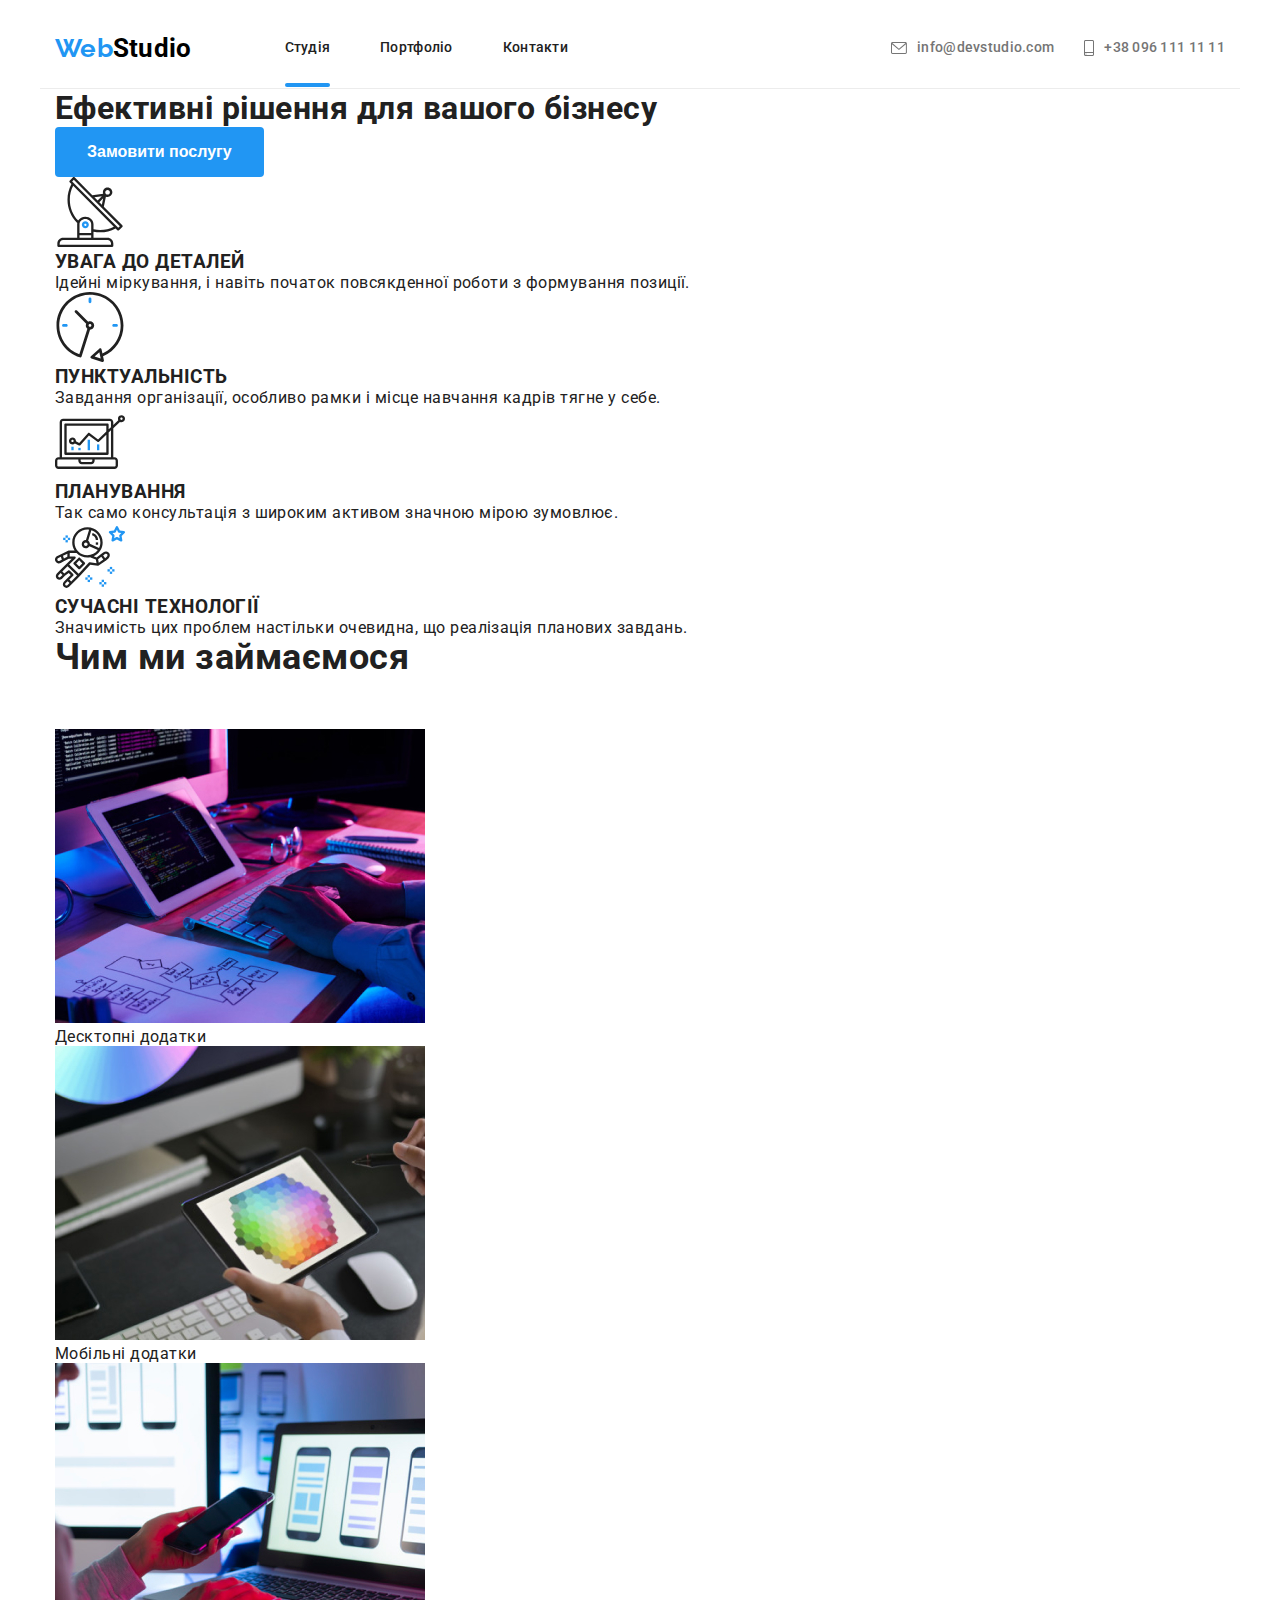
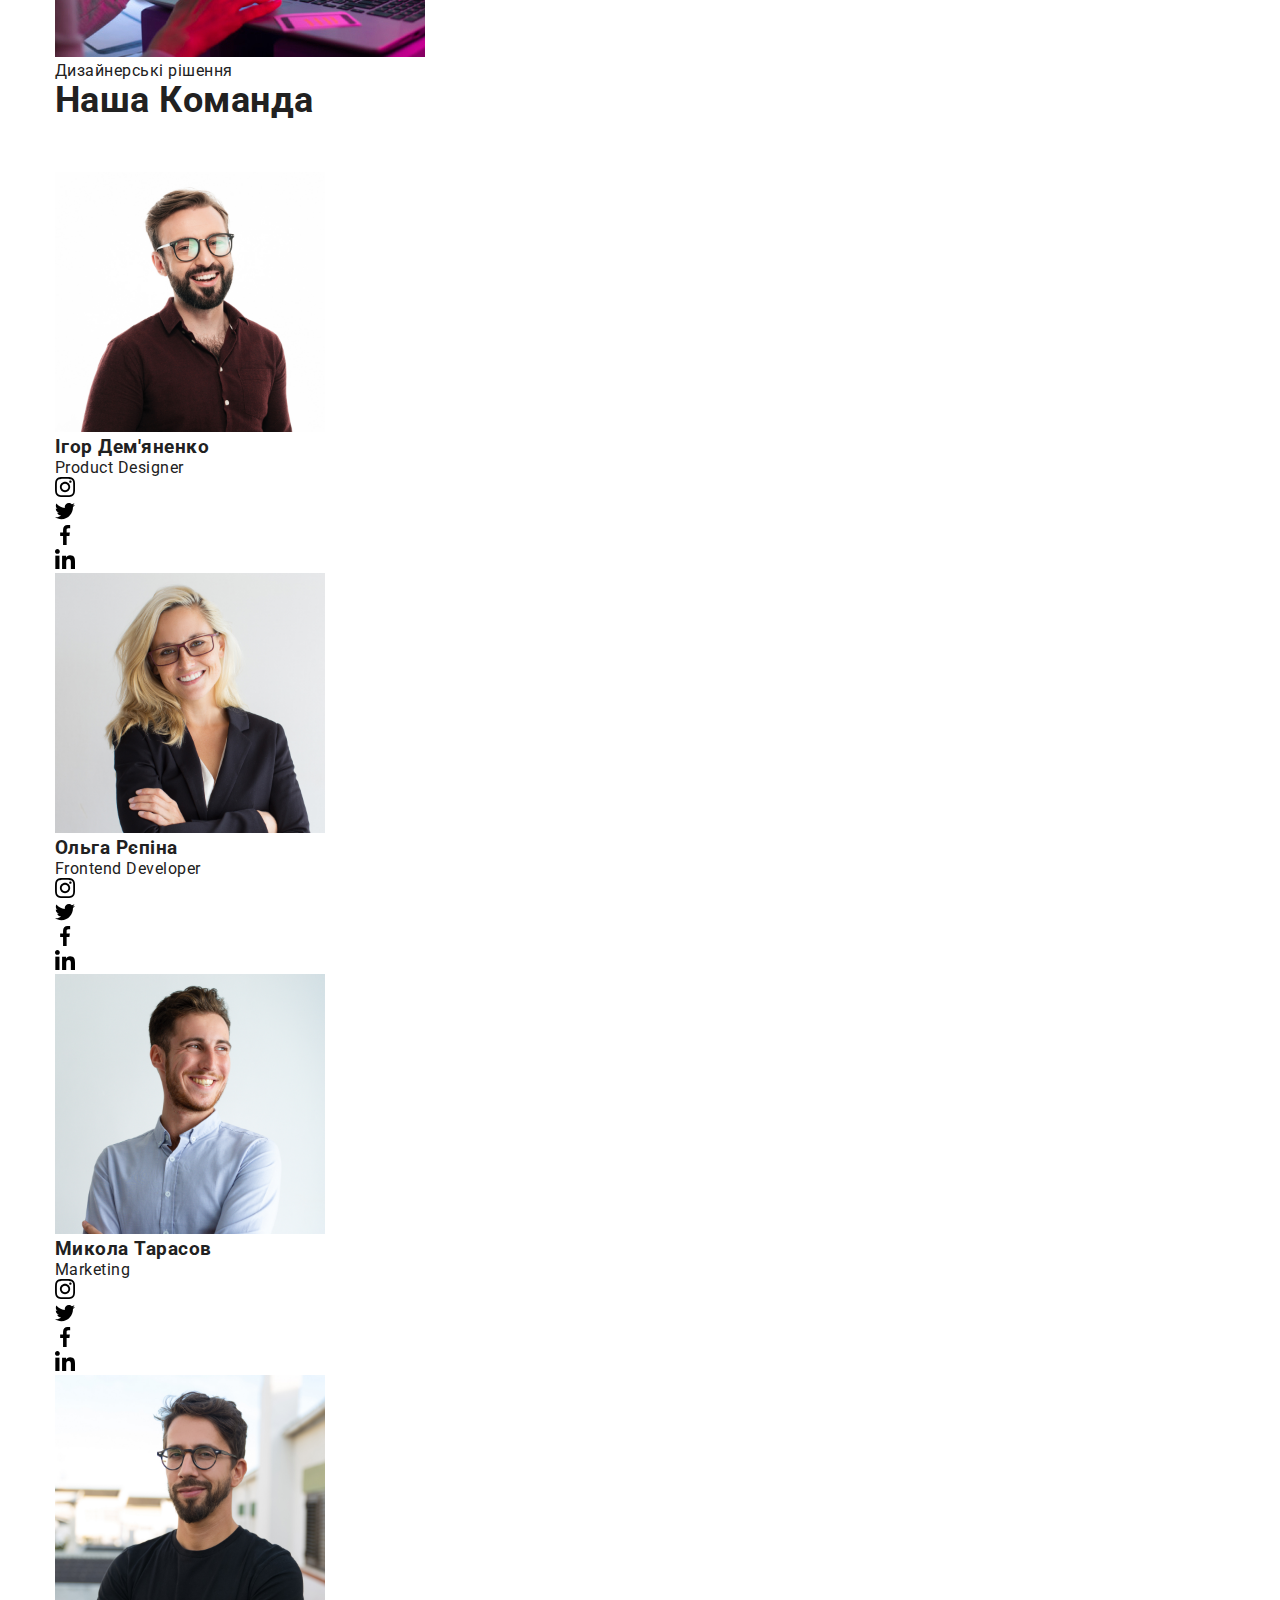
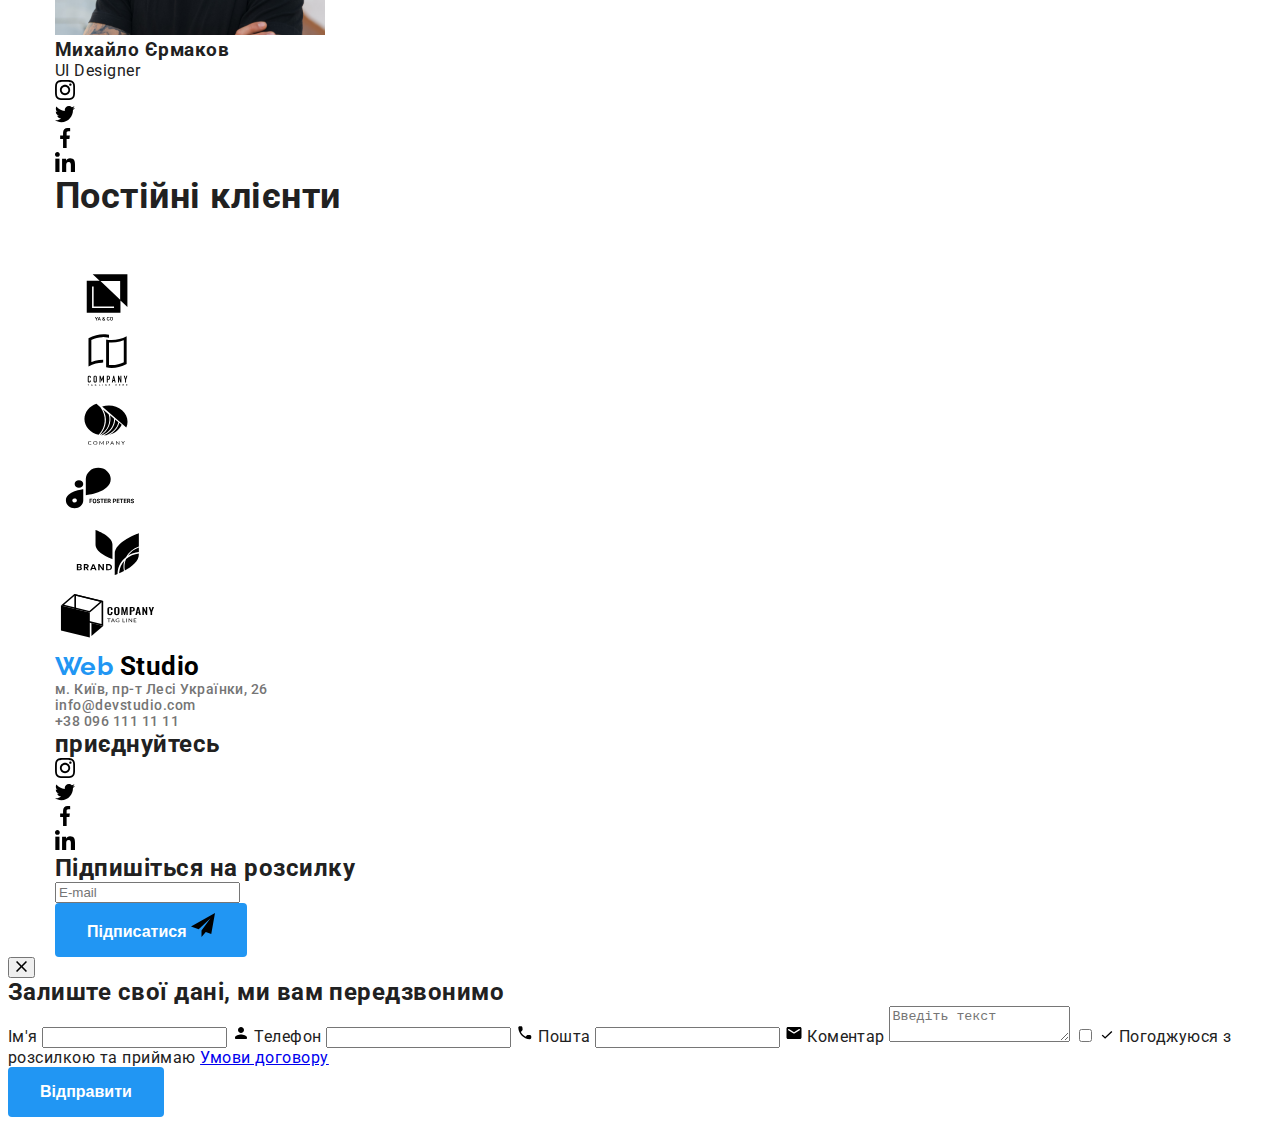
==== commit f78f80bb: "add sass structure" ====
--- a/index.html
+++ b/index.html
@@ -9,7 +9,7 @@
       href="https://fonts.googleapis.com/css2?family=Raleway:wght@700&family=Roboto:wght@400;500;700;900&display=swap"
       rel="stylesheet"
     />
-    <link rel="stylesheet" href="./styles/styles.css" />
+    <link rel="stylesheet" href="./css/main.min.css" />
     <title>WebStudio</title>
   </head>
   <body>
--- a/css/main.min.css
+++ b/css/main.min.css
@@ -0,0 +1 @@
+.visually-hidden{position:absolute;white-space:nowrap;width:1px;height:1px;overflow:hidden;border:0;padding:0;margin:-1px;clip:rect(0 0 0 0);-webkit-clip-path:inset(50%);clip-path:inset(50%)}body{display:block;max-width:100%;height:auto;background-color:#fff;color:#212121;font-family:Roboto,sans-serif;letter-spacing:.03em}.section-title{margin-bottom:50px;font-size:36px;line-height:1.16}.container{margin:0 auto;padding:0 15px;-webkit-box-sizing:border-box;box-sizing:border-box;width:1200px}ul{margin:0;padding:0;list-style-type:none}h1,h2,h3,h4,h5,h6,p{margin:0}.link{text-decoration:none}.button{padding:10px 32px;background-color:#2196f3;color:#fff;text-decoration:none;font-weight:700;font-size:16px;line-height:1.88;border-radius:4px;border:none;cursor:pointer}.address{font-size:14px;font-weight:500;font-size:14px;line-height:1.14}.address__link{color:#757575;cursor:pointer;font-style:normal}.address__icon{margin-right:10px}.logo{margin-right:93px;color:#000;text-decoration:none;font-weight:700;font-size:26px;line-height:1.19}.logo__first-text{color:#2196f3;font-family:Raleway,sans-serif}.header__container{display:-webkit-box;display:-ms-flexbox;display:flex;border-bottom:1px solid #ececec}.nav{display:-webkit-box;display:-ms-flexbox;display:flex;-webkit-box-align:center;-ms-flex-align:center;align-items:center;-webkit-box-flex:1;-ms-flex-positive:1;flex-grow:1;font-weight:500;font-size:14px;line-height:1.14;letter-spacing:.02em}.nav__list{display:-webkit-box;display:-ms-flexbox;display:flex;gap:50px}.nav__link{color:#212121;padding:32px 0;position:relative;text-decoration:none;-webkit-transition:color 250ms cubic-bezier(0.4, 0, 0.2, 1);transition:color 250ms cubic-bezier(0.4, 0, 0.2, 1)}.nav__link:hover,.nav__link:focus{color:#2196f3}.nav__address{display:-webkit-box;display:-ms-flexbox;display:flex;-webkit-box-align:center;-ms-flex-align:center;align-items:center;gap:30px;letter-spacing:.02em}.nav__address-link{display:-webkit-box;display:-ms-flexbox;display:flex;padding:32px 0;-webkit-box-align:center;-ms-flex-align:center;align-items:center;-webkit-box-pack:center;-ms-flex-pack:center;justify-content:center;fill:currentColor;-webkit-transition:color 250ms cubic-bezier(0.4, 0, 0.2, 1);transition:color 250ms cubic-bezier(0.4, 0, 0.2, 1)}.nav__address-link:hover,.nav__address-link:focus{color:#2196f3}.current::after{content:"";position:absolute;bottom:0;left:0;width:100%;height:4px;background-color:#2196f3;border-radius:2px}/*# sourceMappingURL=main.min.css.map */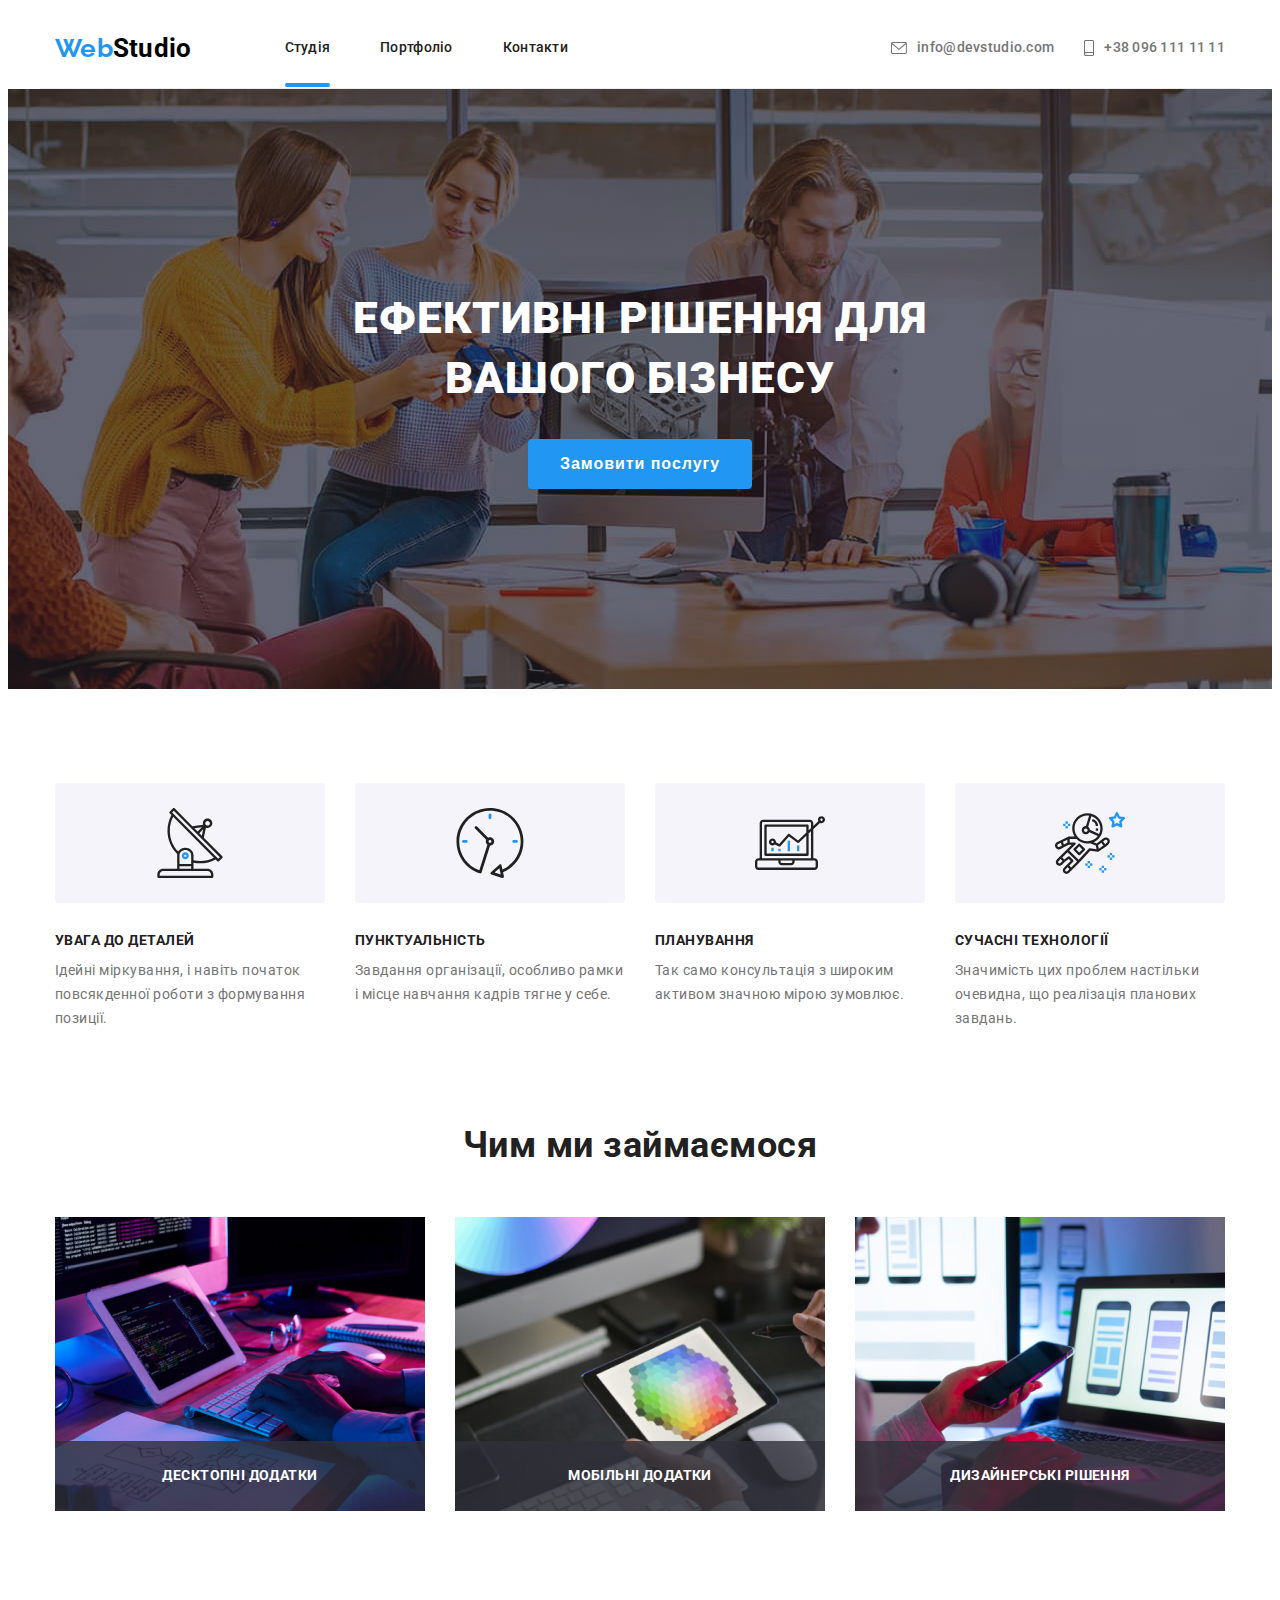
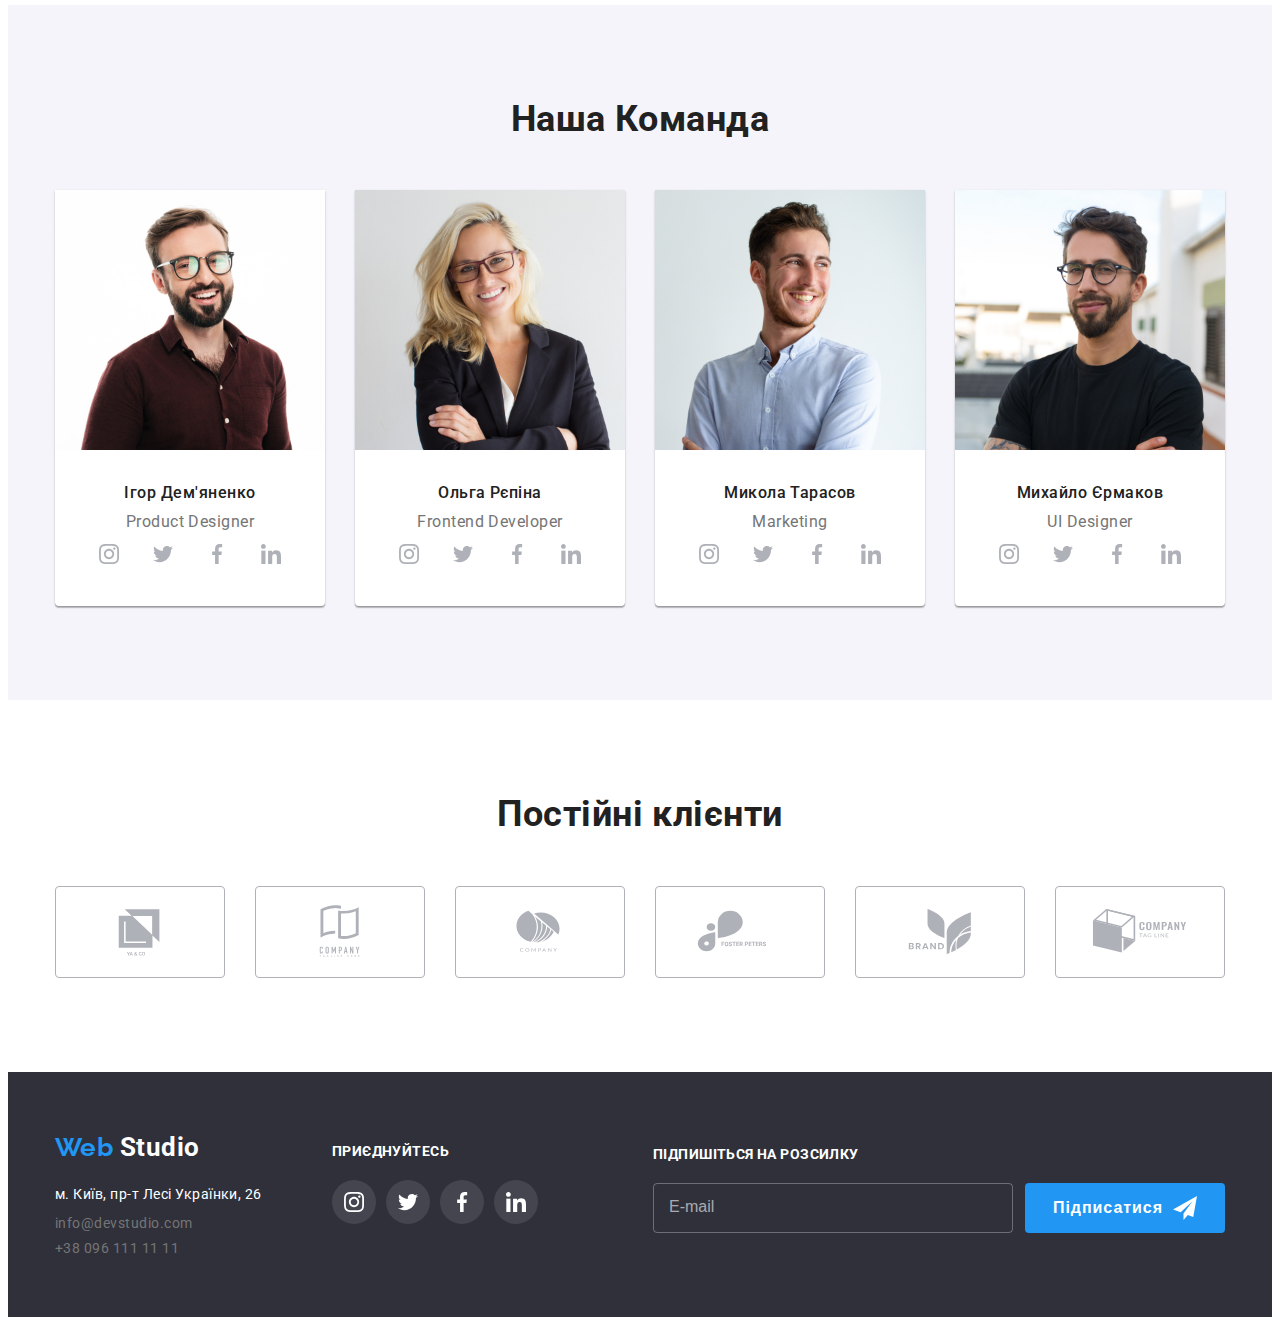
==== commit 9190cc3f: "Add all styles index.html in sass" ====
--- a/index.html
+++ b/index.html
@@ -64,7 +64,11 @@
           <h1 class="hero-section__title">
             Ефективні рішення для вашого бізнесу
           </h1>
-          <button class="button" type="button" data-modal-open>
+          <button
+            class="button hero-section__button"
+            type="button"
+            data-modal-open
+          >
             Замовити послугу
           </button>
         </div>
@@ -520,88 +524,100 @@
 
     <div class="backdrop is-hidden" data-modal>
       <div class="modal">
-        <button class="modal-button" type="button" data-modal-close>
+        <button
+          class="button-close modal__button-close"
+          type="button"
+          data-modal-close
+        >
           <svg width="11" height="11">
             <use href="./images/icons.svg#icon-close-modal"></use>
           </svg>
         </button>
-        <h2 class="modal-title">Залиште свої дані, ми вам передзвонимо</h2>
-        <form class="modal-form" name="contact-form" autocomplete="on">
-          <label class="form-item">
-            <span class="form-lable">Ім'я</span>
-            <input
-              type="text"
-              class="form-input"
-              name="user-name"
-              pattern="^[Є-Я-а-ї]+"
-              title="Введіть ім'я у форматі 'Олег'"
-              required
-            />
-            <svg class="form-icon" width="18" height="18">
-              <use href="./images/icons.svg#icon-person-form"></use>
-            </svg>
+        <h2 class="modal__title">Залиште свої дані, ми вам передзвонимо</h2>
+        <form class="form-modal" name="contact-form" autocomplete="on">
+          <label class="form-modal__item">
+            <span class="form-modal__lable">Ім'я</span>
+            <span class="form-modal__input-box">
+              <input
+                type="text"
+                class="form-modal__input"
+                name="user-name"
+                pattern="^[Є-Я-а-ї]+"
+                title="Введіть ім'я у форматі 'Олег'"
+                required
+              />
+              <svg class="form-modal__icon" width="18" height="18">
+                <use href="./images/icons.svg#icon-person-form"></use>
+              </svg>
+            </span>
           </label>
 
-          <label class="form-item">
-            <span class="form-lable">Телефон</span>
-            <input
-              type="tel"
-              class="form-input"
-              name="tel"
-              minlength="9"
-              maxlength="13"
-              pattern="^[+?0-9]+"
-              title="Введіть номер телефона у форматі '0XXXXXXXXX', 380XXXXXXXXX або +380XXXXXXXXX "
-              required
-            />
-            <svg class="form-icon" width="18" height="18">
-              <use href="./images/icons.svg#icon-phone-form"></use>
-            </svg>
+          <label class="form-modal__item">
+            <span class="form-modal__lable">Телефон</span>
+            <span class="form-modal__input-box">
+              <input
+                type="tel"
+                class="form-modal__input"
+                name="tel"
+                minlength="9"
+                maxlength="13"
+                pattern="^[+?0-9]+"
+                title="Введіть номер телефона у форматі '0XXXXXXXXX', 380XXXXXXXXX або +380XXXXXXXXX "
+                required
+              />
+              <svg class="form-modal__icon" width="18" height="18">
+                <use href="./images/icons.svg#icon-phone-form"></use>
+              </svg>
+            </span>
           </label>
 
-          <label class="form-item">
-            <span class="form-lable">Пошта</span>
-            <input
-              type="email"
-              class="form-input"
-              name="email"
-              pattern="^([a-zA-Z0-9_\.-]+)@([\da-z\.-]+)\.([a-z\.]{2,6})$"
-              required
-            />
-            <svg class="form-icon" width="18" height="18">
-              <use href="./images/icons.svg#icon-email-form"></use>
-            </svg>
+          <label class="form-modal__item">
+            <span class="form-modal__lable">Пошта</span>
+            <span class="form-modal__input-box">
+              <input
+                type="email"
+                class="form-modal__input"
+                name="email"
+                pattern="^([a-zA-Z0-9_\.-]+)@([\da-z\.-]+)\.([a-z\.]{2,6})$"
+                required
+              />
+              <svg class="form-modal__icon" width="18" height="18">
+                <use href="./images/icons.svg#icon-email-form"></use>
+              </svg>
+            </span>
           </label>
 
-          <label class="form-item textarea">
-            <span class="form-lable">Коментар</span>
+          <label class="form-modal__item">
+            <span class="form-modal__lable">Коментар</span>
             <textarea
-              class="form-textarea"
+              class="form-modal__textarea"
               name="feedback"
               placeholder="Введіть текст"
             ></textarea>
           </label>
 
-          <label class="form-items-checkbox">
-            <span class="form-checkbox-box">
+          <label class="checkbox">
+            <span class="checkbox__box">
               <input
                 type="checkbox"
-                class="form-checkbox"
+                class="checkbox__input"
                 name="terms-checkbox"
                 required
               />
-              <svg class="form-check-icon" width="15" height="15">
+              <svg class="checkbox__icon" width="15" height="15">
                 <use href="./images/icons.svg#icon-check-form"></use>
               </svg>
             </span>
-            <span class="check-text"
+            <span class="checkbox__text"
               >Погоджуюся з розсилкою та приймаю
-              <a class="check-link" href="#">Умови договору</a></span
-            >
+              <a class="checkbox__link" href="#">Умови договору</a>
+            </span>
           </label>
 
-          <div class="form-button-box">
-            <button class="button form-button" type="submit">Відправити</button>
+          <div class="form-modal__button-box">
+            <button class="button form-modal__button" type="submit">
+              Відправити
+            </button>
           </div>
         </form>
       </div>
--- a/css/main.min.css
+++ b/css/main.min.css
@@ -1 +1 @@
-.visually-hidden{position:absolute;white-space:nowrap;width:1px;height:1px;overflow:hidden;border:0;padding:0;margin:-1px;clip:rect(0 0 0 0);-webkit-clip-path:inset(50%);clip-path:inset(50%)}body{display:block;max-width:100%;height:auto;background-color:#fff;color:#212121;font-family:Roboto,sans-serif;letter-spacing:.03em}.section-title{margin-bottom:50px;font-size:36px;line-height:1.16}.container{margin:0 auto;padding:0 15px;-webkit-box-sizing:border-box;box-sizing:border-box;width:1200px}ul{margin:0;padding:0;list-style-type:none}h1,h2,h3,h4,h5,h6,p{margin:0}.link{text-decoration:none}.button{padding:10px 32px;background-color:#2196f3;color:#fff;text-decoration:none;font-weight:700;font-size:16px;line-height:1.88;border-radius:4px;border:none;cursor:pointer}.address{font-size:14px;font-weight:500;font-size:14px;line-height:1.14}.address__link{color:#757575;cursor:pointer;font-style:normal}.address__icon{margin-right:10px}.logo{margin-right:93px;color:#000;text-decoration:none;font-weight:700;font-size:26px;line-height:1.19}.logo__first-text{color:#2196f3;font-family:Raleway,sans-serif}.header__container{display:-webkit-box;display:-ms-flexbox;display:flex;border-bottom:1px solid #ececec}.nav{display:-webkit-box;display:-ms-flexbox;display:flex;-webkit-box-align:center;-ms-flex-align:center;align-items:center;-webkit-box-flex:1;-ms-flex-positive:1;flex-grow:1;font-weight:500;font-size:14px;line-height:1.14;letter-spacing:.02em}.nav__list{display:-webkit-box;display:-ms-flexbox;display:flex;gap:50px}.nav__link{color:#212121;padding:32px 0;position:relative;text-decoration:none;-webkit-transition:color 250ms cubic-bezier(0.4, 0, 0.2, 1);transition:color 250ms cubic-bezier(0.4, 0, 0.2, 1)}.nav__link:hover,.nav__link:focus{color:#2196f3}.nav__address{display:-webkit-box;display:-ms-flexbox;display:flex;-webkit-box-align:center;-ms-flex-align:center;align-items:center;gap:30px;letter-spacing:.02em}.nav__address-link{display:-webkit-box;display:-ms-flexbox;display:flex;padding:32px 0;-webkit-box-align:center;-ms-flex-align:center;align-items:center;-webkit-box-pack:center;-ms-flex-pack:center;justify-content:center;fill:currentColor;-webkit-transition:color 250ms cubic-bezier(0.4, 0, 0.2, 1);transition:color 250ms cubic-bezier(0.4, 0, 0.2, 1)}.nav__address-link:hover,.nav__address-link:focus{color:#2196f3}.current::after{content:"";position:absolute;bottom:0;left:0;width:100%;height:4px;background-color:#2196f3;border-radius:2px}/*# sourceMappingURL=main.min.css.map */+.visually-hidden{position:absolute;white-space:nowrap;width:1px;height:1px;overflow:hidden;border:0;padding:0;margin:-1px;clip:rect(0 0 0 0);-webkit-clip-path:inset(50%);clip-path:inset(50%)}.is-hidden{opacity:0;visibility:hidden;pointer-events:none;-webkit-transition:opacity 250ms cubic-bezier(0.4, 0, 0.2, 1),visibility 250ms cubic-bezier(0.4, 0, 0.2, 1);transition:opacity 250ms cubic-bezier(0.4, 0, 0.2, 1),visibility 250ms cubic-bezier(0.4, 0, 0.2, 1)}.is-hidden>.modal{opacity:0;-webkit-transform:translateY(-10%);transform:translateY(-10%)}body{display:block;max-width:100%;height:auto;background-color:#fff;color:#212121;font-family:Roboto,sans-serif;letter-spacing:.03em}.section-title{margin-bottom:50px;font-size:36px;line-height:1.16}.container{margin:0 auto;padding:0 15px;-webkit-box-sizing:border-box;box-sizing:border-box;width:1200px}ul{margin:0;padding:0;list-style-type:none}h1,h2,h3,h4,h5,h6,p{margin:0}.link{text-decoration:none}.button{background-color:#2196f3;color:#fff;text-decoration:none;font-weight:700;font-size:16px;line-height:1.88;border-radius:4px;border:none;cursor:pointer;letter-spacing:.06em;-webkit-transition:-webkit-box-shadow 250ms cubic-bezier(0.4, 0, 0.2, 1);transition:-webkit-box-shadow 250ms cubic-bezier(0.4, 0, 0.2, 1);transition:box-shadow 250ms cubic-bezier(0.4, 0, 0.2, 1);transition:box-shadow 250ms cubic-bezier(0.4, 0, 0.2, 1), -webkit-box-shadow 250ms cubic-bezier(0.4, 0, 0.2, 1)}.button:hover,.button:focus{-webkit-box-shadow:0px 4px 4px rgba(0,0,0,.15);box-shadow:0px 4px 4px rgba(0,0,0,.15)}.button-close{width:30px;height:30px;border:1px solid rgba(0,0,0,.1);border-radius:50px;background-color:inherit;cursor:pointer;fill:#000;-webkit-transition:fill 250ms cubic-bezier(0.4, 0, 0.2, 1);transition:fill 250ms cubic-bezier(0.4, 0, 0.2, 1)}.address{font-size:14px;font-weight:500;font-size:14px;line-height:1.14}.address__link{color:#757575;cursor:pointer;font-style:normal}.address__icon{margin-right:10px}.logo{margin-right:93px;color:#000;text-decoration:none;font-weight:700;font-size:26px;line-height:1.19}.logo__first-text{color:#2196f3;font-family:Raleway,sans-serif}.backdrop{position:fixed;display:-webkit-box;display:-ms-flexbox;display:flex;-webkit-box-align:center;-ms-flex-align:center;align-items:center;-webkit-box-pack:center;-ms-flex-pack:center;justify-content:center;top:0;left:0;width:100%;height:100%;background-color:rgba(0,0,0,.2)}.modal{position:relative;overflow:auto;-webkit-transform:translateY(0);transform:translateY(0);padding:40px;margin:20px 0;width:100%;max-width:528px;background-color:#fff;-webkit-box-shadow:0px 1px 3px rgba(0,0,0,.12),0px 1px 1px rgba(0,0,0,.14),0px 2px 1px rgba(0,0,0,.2);box-shadow:0px 1px 3px rgba(0,0,0,.12),0px 1px 1px rgba(0,0,0,.14),0px 2px 1px rgba(0,0,0,.2);border-radius:4px;-webkit-transition:opacity 250ms cubic-bezier(0.4, 0, 0.2, 1),-webkit-transform 250ms cubic-bezier(0.4, 0, 0.2, 1);transition:opacity 250ms cubic-bezier(0.4, 0, 0.2, 1),-webkit-transform 250ms cubic-bezier(0.4, 0, 0.2, 1);transition:transform 250ms cubic-bezier(0.4, 0, 0.2, 1),opacity 250ms cubic-bezier(0.4, 0, 0.2, 1);transition:transform 250ms cubic-bezier(0.4, 0, 0.2, 1),opacity 250ms cubic-bezier(0.4, 0, 0.2, 1),-webkit-transform 250ms cubic-bezier(0.4, 0, 0.2, 1)}.modal__button-close{position:absolute;top:0;right:0;margin:8px 8px 0 0}.modal__button-close:hover,.modal__button-close:focus{fill:#2196f3}.modal__title{margin-bottom:30px;text-align:center}.form-modal{display:block;position:relative}.form-modal__item{display:block;margin-bottom:10px}.form-modal__item:nth-child(4){margin-bottom:20px}.form-modal__lable{margin-bottom:4px;font-weight:400;font-size:12px;line-height:1.16;letter-spacing:.01em;color:#757575}.form-modal__input-box{display:block;position:relative;-webkit-box-sizing:border-box;box-sizing:border-box}.form-modal__input{width:100%;height:40px;-webkit-box-sizing:border-box;box-sizing:border-box;border:1px solid rgba(33,33,33,.2);border-radius:4px;outline:none;padding:0 12px 0 40px;-webkit-transition:border-color 250ms cubic-bezier(0.4, 0, 0.2, 1);transition:border-color 250ms cubic-bezier(0.4, 0, 0.2, 1)}.form-modal__input:focus{border-color:#2196f3}.form-modal__icon{position:absolute;top:50%;left:0;-webkit-transform:translateY(-50%);transform:translateY(-50%);margin-left:15px;fill:#212121;-webkit-transition:fill 250ms cubic-bezier(0.4, 0, 0.2, 1);transition:fill 250ms cubic-bezier(0.4, 0, 0.2, 1)}.form-modal__input:focus+.form-modal__icon{fill:#2196f3}.form-modal__textarea{width:100%;height:120px;padding:12px 16px;-webkit-box-sizing:border-box;box-sizing:border-box;border:1px solid rgba(33,33,33,.2);border-radius:4px;outline:none;resize:none;-webkit-transition:border-color 250ms cubic-bezier(0.4, 0, 0.2, 1);transition:border-color 250ms cubic-bezier(0.4, 0, 0.2, 1)}.form-modal__textarea::-webkit-input-placeholder{font-weight:400;font-size:12px;line-height:1.16;letter-spacing:.01em;color:rgba(117,117,117,.5)}.form-modal__textarea::-moz-placeholder{font-weight:400;font-size:12px;line-height:1.16;letter-spacing:.01em;color:rgba(117,117,117,.5)}.form-modal__textarea:-ms-input-placeholder{font-weight:400;font-size:12px;line-height:1.16;letter-spacing:.01em;color:rgba(117,117,117,.5)}.form-modal__textarea::-ms-input-placeholder{font-weight:400;font-size:12px;line-height:1.16;letter-spacing:.01em;color:rgba(117,117,117,.5)}.form-modal__textarea::placeholder{font-weight:400;font-size:12px;line-height:1.16;letter-spacing:.01em;color:rgba(117,117,117,.5)}.form-modal__textarea:focus{border-color:#2196f3}.form-modal__button-box{display:-webkit-box;display:-ms-flexbox;display:flex;-webkit-box-pack:center;-ms-flex-pack:center;justify-content:center}.form-modal__button{padding:10px 52px}.checkbox{display:-webkit-box;display:-ms-flexbox;display:flex;-webkit-box-pack:center;-ms-flex-pack:center;justify-content:center;-webkit-box-align:center;-ms-flex-align:center;align-items:center;margin-bottom:30px}.checkbox__box{position:relative;margin:0 7px 0 0;padding:0;height:15px}.checkbox__input{width:15px;height:15px;margin:0;-webkit-appearance:none;-moz-appearance:none;appearance:none;border:1px solid #212121;border-radius:1px;overflow:hidden}.checkbox__icon{position:absolute;top:0;left:0;-webkit-transform:translate(-50% -50%);transform:translate(-50% -50%);border-radius:1px;fill:rgba(0,0,0,0);-webkit-transition:fill 250ms cubic-bezier(0.4, 0, 0.2, 1),background-color 250ms cubic-bezier(0.4, 0, 0.2, 1);transition:fill 250ms cubic-bezier(0.4, 0, 0.2, 1),background-color 250ms cubic-bezier(0.4, 0, 0.2, 1)}.checkbox__input:checked+.checkbox__icon{fill:#fff;background-color:#2196f3}.checkbox__text{font-weight:400;font-size:14px;line-height:1.71;letter-spacing:.03em;text-align:center;color:#757575}.checkbox__link{color:#2196f3}.current::after{content:"";position:absolute;bottom:0;left:0;width:100%;height:4px;background-color:#2196f3;border-radius:2px}.header__container{display:-webkit-box;display:-ms-flexbox;display:flex;border-bottom:1px solid #ececec}.nav{display:-webkit-box;display:-ms-flexbox;display:flex;-webkit-box-align:center;-ms-flex-align:center;align-items:center;-webkit-box-flex:1;-ms-flex-positive:1;flex-grow:1;font-weight:500;font-size:14px;line-height:1.14;letter-spacing:.02em}.nav__list{display:-webkit-box;display:-ms-flexbox;display:flex;gap:50px}.nav__link{color:#212121;padding:32px 0;position:relative;text-decoration:none;-webkit-transition:color 250ms cubic-bezier(0.4, 0, 0.2, 1);transition:color 250ms cubic-bezier(0.4, 0, 0.2, 1)}.nav__link:hover,.nav__link:focus{color:#2196f3}.nav__address{display:-webkit-box;display:-ms-flexbox;display:flex;-webkit-box-align:center;-ms-flex-align:center;align-items:center;gap:30px;letter-spacing:.02em}.nav__address-link{display:-webkit-box;display:-ms-flexbox;display:flex;padding:32px 0;-webkit-box-align:center;-ms-flex-align:center;align-items:center;-webkit-box-pack:center;-ms-flex-pack:center;justify-content:center;fill:currentColor;-webkit-transition:color 250ms cubic-bezier(0.4, 0, 0.2, 1);transition:color 250ms cubic-bezier(0.4, 0, 0.2, 1)}.nav__address-link:hover,.nav__address-link:focus{color:#2196f3}.hero-section{display:block;background-color:#2f303a;letter-spacing:.06em;text-align:center;max-width:1600px;min-width:1200px;height:600px;margin:0 auto;background-image:-webkit-gradient(linear, left top, left bottom, from(rgba(47, 48, 58, 0.4)), to(rgba(47, 48, 58, 0.4))),url("../images/background-hero.jpg");background-image:linear-gradient(rgba(47, 48, 58, 0.4), rgba(47, 48, 58, 0.4)),url("../images/background-hero.jpg");background-repeat:no-repeat;background-position:center center;background-size:cover}.hero-section__container{padding:200px 280px}.hero-section__title{color:#fff;font-weight:900;font-size:44px;line-height:1.36;text-transform:uppercase;margin-bottom:30px}.hero-section__button{padding:10px 32px}.description-section{padding:94px 0 0}.description-section__list{display:-webkit-box;display:-ms-flexbox;display:flex;gap:30px}.description-section__item{-ms-flex-preferred-size:270px;flex-basis:270px}.description-section__icon{display:-webkit-box;display:-ms-flexbox;display:flex;-webkit-box-align:center;-ms-flex-align:center;align-items:center;-webkit-box-pack:center;-ms-flex-pack:center;justify-content:center;height:120px;width:100%;background-color:#f5f4fa;margin-bottom:30px;border-radius:4px}.description-section__title{margin-bottom:10px;font-size:14px;line-height:1.14}.description-section__subtitle{color:#757575;font-size:14px;line-height:1.71}.doing-section{padding:94px 0;text-align:center}.doing-section__list{display:-webkit-box;display:-ms-flexbox;display:flex;-webkit-box-pack:justify;-ms-flex-pack:justify;justify-content:space-between}.doing-section__item{position:relative;height:294px}.doing-section__subtitle{position:absolute;display:-webkit-box;display:-ms-flexbox;display:flex;-webkit-box-align:center;-ms-flex-align:center;align-items:center;-webkit-box-pack:center;-ms-flex-pack:center;justify-content:center;bottom:0px;left:0;width:100%;height:70px;font-weight:700;font-size:14px;line-height:1.14;letter-spacing:.03em;text-transform:uppercase;color:#fff;background-color:rgba(47,48,58,.8)}.command-section{padding:94px 0;min-width:1200px;background-color:#f5f4fa;text-align:center}.command-section__list{display:-webkit-box;display:-ms-flexbox;display:flex;-webkit-box-pack:justify;-ms-flex-pack:justify;justify-content:space-between}.command-section__card{background-color:#fff;-webkit-box-shadow:0px 1px 3px rgba(0,0,0,.12),0px 1px 1px rgba(0,0,0,.14),0px 2px 1px rgba(0,0,0,.2);box-shadow:0px 1px 3px rgba(0,0,0,.12),0px 1px 1px rgba(0,0,0,.14),0px 2px 1px rgba(0,0,0,.2);border-radius:0px 0px 4px 4px}.command-section__img{margin-bottom:30px}.command-section__title{margin-bottom:10px;font-weight:500;font-size:16px;line-height:1.18;text-align:center}.command-section__subtitle{color:#757575;font-weight:400;font-size:16px;line-height:1.18;text-align:center}.command-section__icons{display:-webkit-box;display:-ms-flexbox;display:flex;gap:10px;-webkit-box-align:center;-ms-flex-align:center;align-items:center;-webkit-box-pack:center;-ms-flex-pack:center;justify-content:center;margin-bottom:30px}.command-section__icon{display:-webkit-box;display:-ms-flexbox;display:flex;-webkit-box-align:center;-ms-flex-align:center;align-items:center;-webkit-box-pack:center;-ms-flex-pack:center;justify-content:center;width:44px;height:44px;border-radius:50px;fill:#afb1b8;-webkit-transition:background-color 250ms cubic-bezier(0.4, 0, 0.2, 1),fill 250ms cubic-bezier(0.4, 0, 0.2, 1);transition:background-color 250ms cubic-bezier(0.4, 0, 0.2, 1),fill 250ms cubic-bezier(0.4, 0, 0.2, 1)}.command-section__icon:hover,.command-section__icon:focus{background-color:#2196f3;fill:#fff}.clients-section{padding:94px 0;text-align:center}.clients-section__title{margin-bottom:50px}.clients-section__icons{display:-webkit-box;display:-ms-flexbox;display:flex;gap:30px;-webkit-box-align:center;-ms-flex-align:center;align-items:center;-webkit-box-pack:center;-ms-flex-pack:center;justify-content:center}.clients-section__icon{display:-webkit-box;display:-ms-flexbox;display:flex;width:170px;height:92px;-webkit-box-sizing:border-box;box-sizing:border-box;-webkit-box-align:center;-ms-flex-align:center;align-items:center;-webkit-box-pack:center;-ms-flex-pack:center;justify-content:center;border:1px solid #afb1b8;border-radius:4px;fill:#afb1b8;-webkit-transition:border-color 250ms cubic-bezier(0.4, 0, 0.2, 1),fill 250ms cubic-bezier(0.4, 0, 0.2, 1);transition:border-color 250ms cubic-bezier(0.4, 0, 0.2, 1),fill 250ms cubic-bezier(0.4, 0, 0.2, 1)}.clients-section__icon:hover,.clients-section__icon:focus{border-color:#2196f3;fill:#2196f3}.footer{padding:60px 0;min-width:1200px;background-color:#2f303a}.footer__container{display:-webkit-box;display:-ms-flexbox;display:flex}.footer__nav{margin-right:70px}.footer__logo{display:block;color:#fff;margin:0 0 20px}.footer__address{color:#757575;font-weight:400;line-height:1.14}.footer__address-street{color:#fff;line-height:1.71}.footer_address_link:not(:last-child){padding-bottom:9px}.footer__title{margin-bottom:20px;color:#fff;font-weight:700;font-size:14px;line-height:1.14;letter-spacing:.03em;text-transform:uppercase}.social{padding-top:12px;margin-right:auto}.social__icons{display:-webkit-box;display:-ms-flexbox;display:flex;gap:10px;-webkit-box-align:center;-ms-flex-align:center;align-items:center;margin-bottom:30px}.social__icon{display:-webkit-box;display:-ms-flexbox;display:flex;-webkit-box-align:center;-ms-flex-align:center;align-items:center;-webkit-box-pack:center;-ms-flex-pack:center;justify-content:center;width:44px;height:44px;background-color:rgba(255,255,255,.1);border-radius:50px;fill:#fff;-webkit-transition:background-color 250ms cubic-bezier(0.4, 0, 0.2, 1);transition:background-color 250ms cubic-bezier(0.4, 0, 0.2, 1)}.social__icon:hover,.social__icon:focus{background-color:#2196f3}.form-email{padding-top:12px}.form-email__form{display:-webkit-inline-box;display:-ms-inline-flexbox;display:inline-flex;-webkit-box-align:end;-ms-flex-align:end;align-items:flex-end}.form-email__input{width:360px;height:50px;border:1px solid rgba(255,255,255,.3);border-radius:4px;background-color:rgba(0,0,0,0);-webkit-box-sizing:border-box;box-sizing:border-box;margin-right:12px;padding:15px;color:rgba(255,255,255,.6)}.form-email__input::-webkit-input-placeholder{font-weight:400;font-size:16px;line-height:1.25;color:rgba(255,255,255,.6)}.form-email__input::-moz-placeholder{font-weight:400;font-size:16px;line-height:1.25;color:rgba(255,255,255,.6)}.form-email__input:-ms-input-placeholder{font-weight:400;font-size:16px;line-height:1.25;color:rgba(255,255,255,.6)}.form-email__input::-ms-input-placeholder{font-weight:400;font-size:16px;line-height:1.25;color:rgba(255,255,255,.6)}.form-email__input::placeholder{font-weight:400;font-size:16px;line-height:1.25;color:rgba(255,255,255,.6)}.form-email__input:focus{outline:none;border-color:#2196f3}.form-email__button{display:-webkit-box;display:-ms-flexbox;display:flex;-webkit-box-align:center;-ms-flex-align:center;align-items:center;-webkit-box-pack:center;-ms-flex-pack:center;justify-content:center;width:100%;height:100%}.form-email__button-box{width:200px;height:50px;position:relative}.form-email__icon{margin-left:10px;fill:#fff}/*# sourceMappingURL=main.min.css.map */